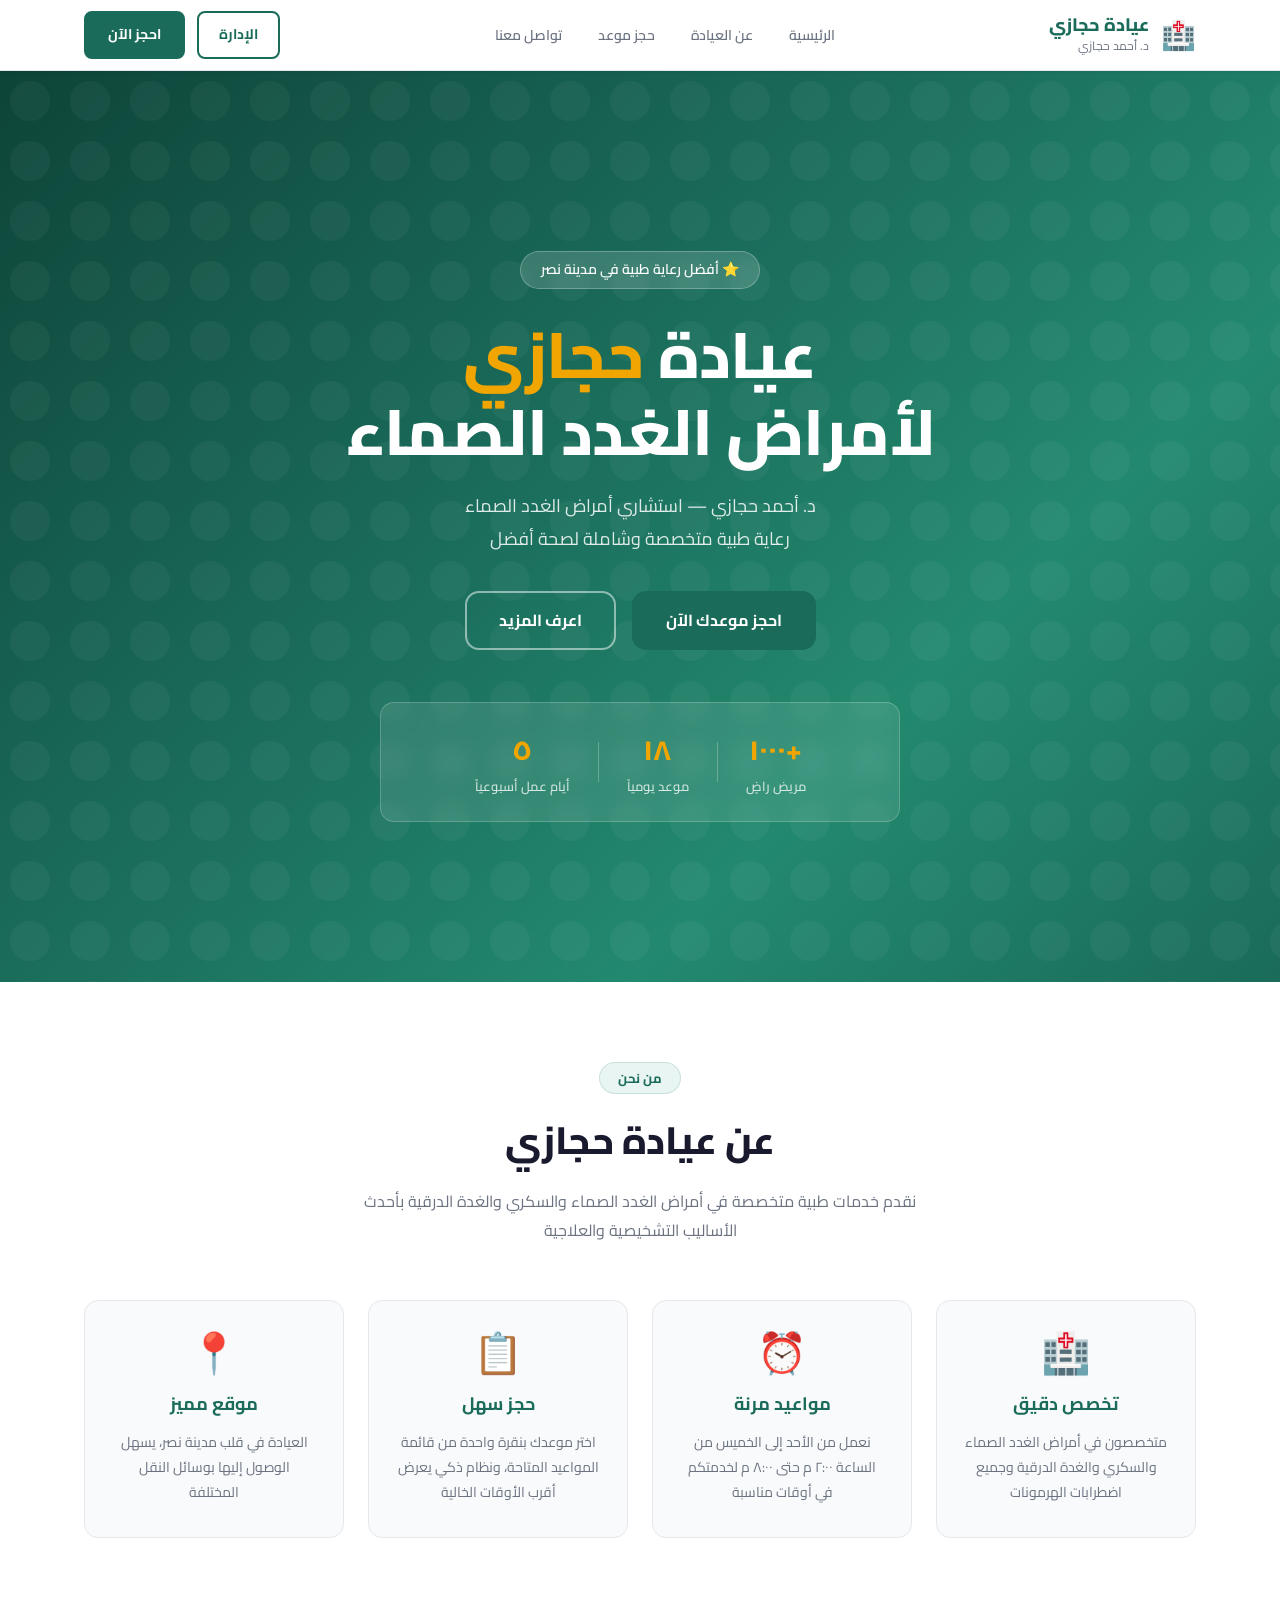
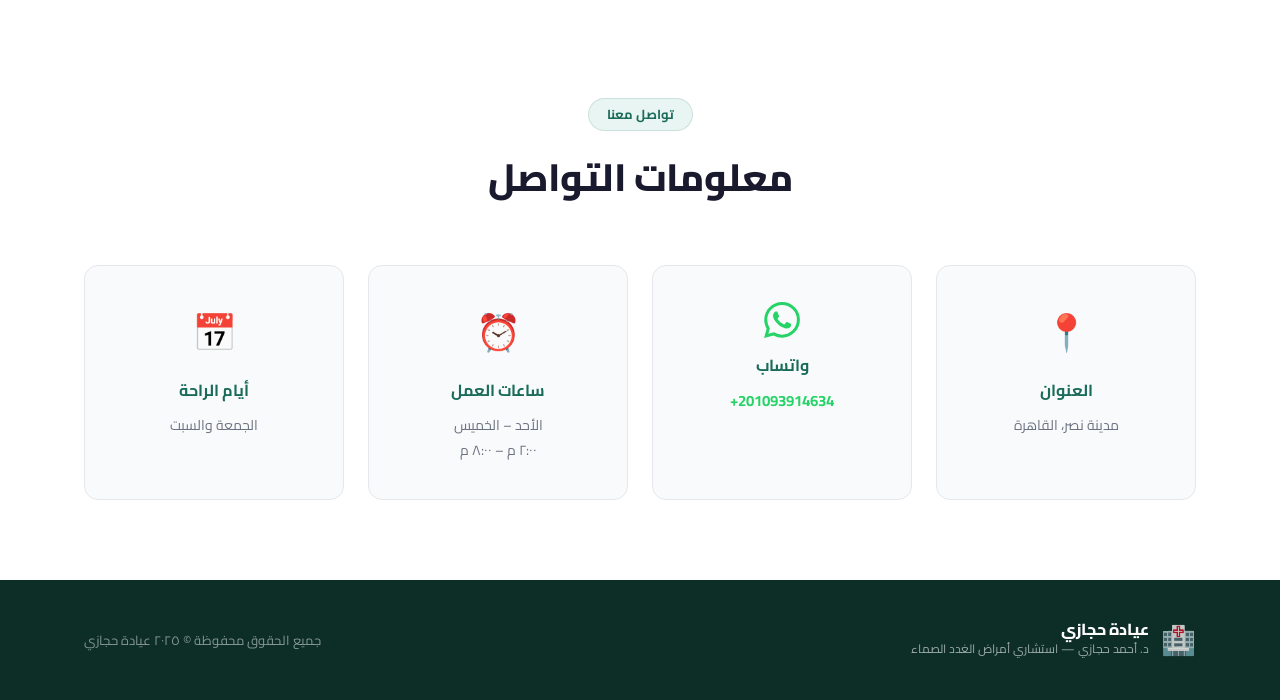
==== frontend/index.html @ f0cdf5a4 "Added files to the repo" ====
<!DOCTYPE html>
<html lang="ar" dir="rtl">
<head>
  <meta charset="UTF-8" />
  <meta name="viewport" content="width=device-width, initial-scale=1.0" />
  <title>عيادة حجازي - د. أحمد حجازي</title>
  <link rel="preconnect" href="https://fonts.googleapis.com" />
  <link rel="preconnect" href="https://fonts.gstatic.com" crossorigin />
  <link href="https://fonts.googleapis.com/css2?family=Cairo:wght@300;400;500;600;700;800&display=swap" rel="stylesheet" />
  <link rel="stylesheet" href="./static/css/style.css" />
</head>
<body>

  <!-- NAVBAR -->
  <nav class="navbar">
    <div class="container nav-inner">
      <div class="logo">
        <div class="logo-icon">&#x1F3E5;</div>
        <div>
          <div class="logo-name">عيادة حجازي</div>
          <div class="logo-sub">د. أحمد حجازي</div>
        </div>
      </div>
      <ul class="nav-links">
        <li><a href="#hero">الرئيسية</a></li>
        <li><a href="#about">عن العيادة</a></li>
        <li><a href="./book/index.html">حجز موعد</a></li>
        <li><a href="#contact">تواصل معنا</a></li>
      </ul>
      <div style="display: flex; gap: 12px; align-items: center;">
        <a href="./admin/login/index.html" class="btn btn-outline nav-cta" style="padding: 10px 20px; border-color: var(--primary); color: var(--primary);">الإدارة</a>
        <a href="./book/index.html" class="btn btn-primary nav-cta">احجز الآن</a>
      </div>
    </div>
  </nav>

  <!-- HERO -->
  <section id="hero" class="hero">
    <div class="hero-bg"></div>
    <div class="container hero-content">
      <div class="hero-badge">&#x2B50; أفضل رعاية طبية في مدينة نصر</div>
      <h1 class="hero-title">عيادة <span class="highlight">حجازي</span><br/>لأمراض الغدد الصماء</h1>
      <p class="hero-desc">د. أحمد حجازي — استشاري أمراض الغدد الصماء<br/>رعاية طبية متخصصة وشاملة لصحة أفضل</p>
      <div class="hero-actions">
        <a href="./book/index.html" class="btn btn-primary btn-lg">احجز موعدك الآن</a>
        <a href="#about" class="btn btn-outline btn-lg">اعرف المزيد</a>
      </div>
      <div class="hero-stats">
        <div class="stat"><span class="stat-num">+١٠٠٠</span><span class="stat-label">مريض راضٍ</span></div>
        <div class="stat-divider"></div>
        <div class="stat"><span class="stat-num">١٨</span><span class="stat-label">موعد يومياً</span></div>
        <div class="stat-divider"></div>
        <div class="stat"><span class="stat-num">٥</span><span class="stat-label">أيام عمل أسبوعياً</span></div>
      </div>
    </div>
  </section>

  <!-- ABOUT -->
  <section id="about" class="about">
    <div class="container">
      <div class="section-header">
        <div class="section-badge">من نحن</div>
        <h2 class="section-title">عن عيادة حجازي</h2>
        <p class="section-desc">نقدم خدمات طبية متخصصة في أمراض الغدد الصماء والسكري والغدة الدرقية بأحدث الأساليب التشخيصية والعلاجية</p>
      </div>
      <div class="about-grid">
        <div class="about-card">
          <div class="about-icon">&#x1F3E5;</div>
          <h3>تخصص دقيق</h3>
          <p>متخصصون في أمراض الغدد الصماء والسكري والغدة الدرقية وجميع اضطرابات الهرمونات</p>
        </div>
        <div class="about-card">
          <div class="about-icon">&#x23F0;</div>
          <h3>مواعيد مرنة</h3>
          <p>نعمل من الأحد إلى الخميس من الساعة ٢:٠٠ م حتى ٨:٠٠ م لخدمتكم في أوقات مناسبة</p>
        </div>
        <div class="about-card">
          <div class="about-icon">&#x1F4CB;</div>
          <h3>حجز سهل</h3>
          <p>اختر موعدك بنقرة واحدة من قائمة المواعيد المتاحة، ونظام ذكي يعرض أقرب الأوقات الخالية</p>
        </div>
        <div class="about-card">
          <div class="about-icon">&#x1F4CD;</div>
          <h3>موقع مميز</h3>
          <p>العيادة في قلب مدينة نصر، يسهل الوصول إليها بوسائل النقل المختلفة</p>
        </div>
      </div>
    </div>
  </section>

  <!-- CONTACT -->
  <section id="contact" class="contact">
    <div class="container">
      <div class="section-header">
        <div class="section-badge">تواصل معنا</div>
        <h2 class="section-title">معلومات التواصل</h2>
      </div>
      <div class="contact-grid">
        <div class="contact-card">
          <div class="contact-icon">&#x1F4CD;</div>
          <h4>العنوان</h4>
          <p>مدينة نصر، القاهرة</p>
        </div>
        <div class="contact-card">
          <div class="contact-icon whatsapp-icon">
            <svg xmlns="http://www.w3.org/2000/svg" viewBox="0 0 24 24" width="36" height="36" fill="#25D366"><path d="M17.472 14.382c-.297-.149-1.758-.867-2.03-.967-.273-.099-.471-.148-.67.15-.197.297-.767.966-.94 1.164-.173.199-.347.223-.644.075-.297-.15-1.255-.463-2.39-1.475-.883-.788-1.48-1.761-1.653-2.059-.173-.297-.018-.458.13-.606.134-.133.298-.347.446-.52.149-.174.198-.298.298-.497.099-.198.05-.371-.025-.52-.075-.149-.669-1.612-.916-2.207-.242-.579-.487-.5-.669-.51-.173-.008-.371-.01-.57-.01-.198 0-.52.074-.792.372-.272.297-1.04 1.016-1.04 2.479 0 1.462 1.065 2.875 1.213 3.074.149.198 2.096 3.2 5.077 4.487.709.306 1.262.489 1.694.625.712.227 1.36.195 1.871.118.571-.085 1.758-.719 2.006-1.413.248-.694.248-1.289.173-1.413-.074-.124-.272-.198-.57-.347m-5.421 7.403h-.004a9.87 9.87 0 01-5.031-1.378l-.361-.214-3.741.982.998-3.648-.235-.374a9.86 9.86 0 01-1.51-5.26c.001-5.45 4.436-9.884 9.888-9.884 2.64 0 5.122 1.03 6.988 2.898a9.825 9.825 0 012.893 6.994c-.003 5.45-4.437 9.884-9.885 9.884m8.413-18.297A11.815 11.815 0 0012.05 0C5.495 0 .16 5.335.157 11.892c0 2.096.547 4.142 1.588 5.945L.057 24l6.305-1.654a11.882 11.882 0 005.683 1.448h.005c6.554 0 11.89-5.335 11.893-11.893a11.821 11.821 0 00-3.48-8.413z"/></svg>
          </div>
          <h4>واتساب</h4>
          <a class="whatsapp-link" href="https://wa.me/201093914634" target="_blank" rel="noopener" dir="ltr">+201093914634</a>
        </div>
        <div class="contact-card">
          <div class="contact-icon">&#x23F0;</div>
          <h4>ساعات العمل</h4>
          <p>الأحد – الخميس<br/>٢:٠٠ م – ٨:٠٠ م</p>
        </div>
        <div class="contact-card">
          <div class="contact-icon">&#x1F4C5;</div>
          <h4>أيام الراحة</h4>
          <p>الجمعة والسبت</p>
        </div>
      </div>
    </div>
  </section>

  <!-- FOOTER -->
  <footer class="footer">
    <div class="container footer-inner">
      <div class="footer-logo">
        <div class="logo-icon">&#x1F3E5;</div>
        <div>
          <div class="logo-name">عيادة حجازي</div>
          <div class="logo-sub">د. أحمد حجازي — استشاري أمراض الغدد الصماء</div>
        </div>
      </div>
      <p class="footer-copy">جميع الحقوق محفوظة &copy; ٢٠٢٥ عيادة حجازي</p>
    </div>
  </footer>

  <script src="./static/js/config.js"></script>
  <script src="./static/js/api.js"></script>
  <script src="./static/js/main.js"></script>
</body>
</html>
---- frontend/static/css/style.css ----
/* ===== RESET & BASE ===== */
*, *::before, *::after { box-sizing: border-box; margin: 0; padding: 0; }

:root {
  --primary: #1a6b5a;
  --primary-dark: #134f43;
  --primary-light: #e8f5f2;
  --accent: #f0a500;
  --accent-light: #fff8e6;
  --danger: #d9363e;
  --danger-light: #fdecea;
  --success: #1e8a5e;
  --success-light: #eaf7f1;
  --info: #1a6bb5;
  --info-light: #e8f1fb;
  --warn: #c47d00;
  --warn-light: #fff3cd;
  --text: #1a1a2e;
  --text-muted: #6b7280;
  --border: #e5e7eb;
  --bg: #f8fafb;
  --white: #ffffff;
  --shadow-sm: 0 1px 3px rgba(0,0,0,0.08);
  --shadow-md: 0 4px 20px rgba(0,0,0,0.10);
  --shadow-lg: 0 10px 40px rgba(0,0,0,0.14);
  --radius: 14px;
  --radius-sm: 8px;
  --transition: 0.25s ease;
}

html { scroll-behavior: smooth; }

body {
  font-family: 'Cairo', sans-serif;
  background: var(--bg);
  color: var(--text);
  direction: rtl;
  line-height: 1.7;
  font-size: 16px;
}

.container {
  max-width: 1160px;
  margin: 0 auto;
  padding: 0 24px;
}

/* ===== NAVBAR ===== */
.navbar {
  position: sticky;
  top: 0;
  z-index: 1000;
  background: rgba(255,255,255,0.95);
  backdrop-filter: blur(12px);
  border-bottom: 1px solid var(--border);
  box-shadow: var(--shadow-sm);
}

.nav-inner {
  display: flex;
  align-items: center;
  justify-content: space-between;
  height: 70px;
  gap: 24px;
}

.logo {
  display: flex;
  align-items: center;
  gap: 12px;
  text-decoration: none;
  color: var(--text);
}

.logo-icon {
  font-size: 28px;
  line-height: 1;
}

.logo-name {
  font-size: 18px;
  font-weight: 800;
  color: var(--primary);
  line-height: 1.2;
}

.logo-sub {
  font-size: 12px;
  color: var(--text-muted);
  font-weight: 400;
}

.nav-links {
  display: flex;
  list-style: none;
  gap: 8px;
}

.nav-links a {
  text-decoration: none;
  color: var(--text-muted);
  font-weight: 600;
  font-size: 14px;
  padding: 6px 14px;
  border-radius: 8px;
  transition: all var(--transition);
}

.nav-links a:hover {
  color: var(--primary);
  background: var(--primary-light);
}

.nav-cta { font-size: 14px !important; }

/* ===== BUTTONS ===== */
.btn {
  display: inline-flex;
  align-items: center;
  justify-content: center;
  gap: 8px;
  padding: 10px 22px;
  border-radius: var(--radius-sm);
  font-family: 'Cairo', sans-serif;
  font-size: 15px;
  font-weight: 700;
  cursor: pointer;
  border: 2px solid transparent;
  transition: all var(--transition);
  text-decoration: none;
  white-space: nowrap;
}

.btn-primary {
  background: var(--primary);
  color: var(--white);
  border-color: var(--primary);
}
.btn-primary:hover { background: var(--primary-dark); border-color: var(--primary-dark); transform: translateY(-1px); box-shadow: var(--shadow-md); }

.btn-outline {
  background: transparent;
  color: var(--primary);
  border-color: var(--primary);
}
.btn-outline:hover { background: var(--primary-light); transform: translateY(-1px); }

.btn-danger {
  background: var(--danger);
  color: var(--white);
  border-color: var(--danger);
}
.btn-danger:hover { background: #b02a31; border-color: #b02a31; transform: translateY(-1px); box-shadow: var(--shadow-md); }

.btn-lg { padding: 14px 32px; font-size: 16px; border-radius: var(--radius); }
.btn-full { width: 100%; padding: 15px; font-size: 16px; border-radius: var(--radius); }

.btn:disabled { opacity: 0.6; cursor: not-allowed; transform: none !important; }

/* ===== HERO ===== */
.hero {
  position: relative;
  min-height: 92vh;
  display: flex;
  align-items: center;
  overflow: hidden;
}

.hero-bg {
  position: absolute;
  inset: 0;
  background: linear-gradient(135deg, #0d4438 0%, #1a6b5a 40%, #22896e 70%, #1a6b5a 100%);
  z-index: 0;
}

.hero-bg::after {
  content: '';
  position: absolute;
  inset: 0;
  background: url("data:image/svg+xml,%3Csvg width='60' height='60' viewBox='0 0 60 60' xmlns='http://www.w3.org/2000/svg'%3E%3Cg fill='none' fill-rule='evenodd'%3E%3Cg fill='%23ffffff' fill-opacity='0.04'%3E%3Ccircle cx='30' cy='30' r='20'/%3E%3C/g%3E%3C/g%3E%3C/svg%3E");
}

.hero-content {
  position: relative;
  z-index: 1;
  padding: 100px 24px 80px;
  text-align: center;
  color: var(--white);
}

.hero-badge {
  display: inline-block;
  background: rgba(255,255,255,0.15);
  border: 1px solid rgba(255,255,255,0.25);
  color: #fff;
  padding: 6px 20px;
  border-radius: 40px;
  font-size: 14px;
  font-weight: 600;
  margin-bottom: 28px;
  backdrop-filter: blur(6px);
}

.hero-title {
  font-size: clamp(36px, 6vw, 64px);
  font-weight: 800;
  line-height: 1.2;
  margin-bottom: 20px;
  letter-spacing: -0.5px;
}

.highlight {
  color: var(--accent);
  position: relative;
}

.hero-desc {
  font-size: 18px;
  color: rgba(255,255,255,0.85);
  max-width: 540px;
  margin: 0 auto 36px;
  line-height: 1.8;
}

.hero-actions {
  display: flex;
  gap: 16px;
  justify-content: center;
  flex-wrap: wrap;
  margin-bottom: 52px;
}

.hero-actions .btn-outline {
  color: var(--white);
  border-color: rgba(255,255,255,0.5);
}
.hero-actions .btn-outline:hover {
  background: rgba(255,255,255,0.15);
  border-color: var(--white);
}

.hero-stats {
  display: flex;
  justify-content: center;
  align-items: center;
  gap: 0;
  background: rgba(255,255,255,0.1);
  border: 1px solid rgba(255,255,255,0.2);
  border-radius: var(--radius);
  backdrop-filter: blur(8px);
  padding: 24px 40px;
  max-width: 520px;
  margin: 0 auto;
  flex-wrap: wrap;
  gap: 0;
}

.stat {
  display: flex;
  flex-direction: column;
  align-items: center;
  padding: 0 28px;
}

.stat-num {
  font-size: 28px;
  font-weight: 800;
  color: var(--accent);
}

.stat-label {
  font-size: 13px;
  color: rgba(255,255,255,0.8);
  font-weight: 500;
}

.stat-divider {
  width: 1px;
  height: 40px;
  background: rgba(255,255,255,0.25);
}

/* ===== SECTION COMMON ===== */
section { padding: 80px 0; }

.section-header {
  text-align: center;
  margin-bottom: 56px;
}

.section-badge {
  display: inline-block;
  background: var(--primary-light);
  color: var(--primary);
  padding: 4px 18px;
  border-radius: 40px;
  font-size: 13px;
  font-weight: 700;
  margin-bottom: 14px;
  border: 1px solid rgba(26,107,90,0.15);
}

.section-title {
  font-size: clamp(26px, 4vw, 38px);
  font-weight: 800;
  color: var(--text);
  margin-bottom: 14px;
}

.section-desc {
  color: var(--text-muted);
  font-size: 16px;
  max-width: 580px;
  margin: 0 auto;
  line-height: 1.8;
}

/* ===== ABOUT ===== */
.about { background: var(--white); }

.about-grid {
  display: grid;
  grid-template-columns: repeat(auto-fit, minmax(240px, 1fr));
  gap: 24px;
}

.about-card {
  background: var(--bg);
  border: 1px solid var(--border);
  border-radius: var(--radius);
  padding: 32px 28px;
  text-align: center;
  transition: all var(--transition);
  cursor: default;
}

.about-card:hover {
  border-color: var(--primary);
  box-shadow: var(--shadow-md);
  transform: translateY(-4px);
  background: var(--primary-light);
}

.about-icon {
  font-size: 40px;
  margin-bottom: 16px;
  line-height: 1;
}

.about-card h3 {
  font-size: 18px;
  font-weight: 700;
  color: var(--primary);
  margin-bottom: 10px;
}

.about-card p {
  font-size: 14px;
  color: var(--text-muted);
  line-height: 1.8;
}

/* ===== APPOINTMENT ===== */
.appointment { background: var(--bg); }

.form-card {
  max-width: 560px;
  margin: 0 auto;
  background: var(--white);
  border-radius: var(--radius);
  box-shadow: var(--shadow-lg);
  overflow: hidden;
  border: 1px solid var(--border);
}

/* TABS */
.tabs {
  display: flex;
  border-bottom: 2px solid var(--border);
  background: var(--bg);
}

.tab {
  flex: 1;
  padding: 16px;
  font-family: 'Cairo', sans-serif;
  font-size: 15px;
  font-weight: 700;
  color: var(--text-muted);
  background: transparent;
  border: none;
  cursor: pointer;
  transition: all var(--transition);
  border-bottom: 3px solid transparent;
  margin-bottom: -2px;
}

.tab:hover { color: var(--primary); background: var(--primary-light); }

.tab.active {
  color: var(--primary);
  background: var(--white);
  border-bottom-color: var(--primary);
}

.tab-content { display: none; padding: 36px 32px 28px; }
.tab-content.active { display: block; }

/* FORM */
.form-group { margin-bottom: 22px; }

.form-group label {
  display: block;
  font-size: 14px;
  font-weight: 700;
  color: var(--text);
  margin-bottom: 8px;
}

.required { color: var(--danger); }

.form-group input {
  width: 100%;
  padding: 12px 16px;
  border: 2px solid var(--border);
  border-radius: var(--radius-sm);
  font-family: 'Cairo', sans-serif;
  font-size: 15px;
  color: var(--text);
  background: var(--bg);
  transition: all var(--transition);
  outline: none;
  direction: rtl;
}

.form-group input:focus {
  border-color: var(--primary);
  background: var(--white);
  box-shadow: 0 0 0 3px rgba(26,107,90,0.1);
}

.form-group input.error {
  border-color: var(--danger);
  box-shadow: 0 0 0 3px rgba(217,54,62,0.1);
}

.field-error {
  display: block;
  font-size: 13px;
  color: var(--danger);
  margin-top: 5px;
  font-weight: 600;
  min-height: 18px;
}

/* RESPONSE BOX */
.response-box {
  margin: 0 32px 28px;
  padding: 16px 20px;
  border-radius: var(--radius-sm);
  font-size: 15px;
  font-weight: 600;
  line-height: 1.7;
  border-width: 1px;
  border-style: solid;
  animation: fadeSlideIn 0.3s ease;
}

@keyframes fadeSlideIn {
  from { opacity: 0; transform: translateY(-8px); }
  to { opacity: 1; transform: translateY(0); }
}

.response-box.success {
  background: var(--success-light);
  border-color: #b2dfcf;
  color: var(--success);
}

.response-box.error {
  background: var(--danger-light);
  border-color: #f5c6ca;
  color: var(--danger);
}

.response-box.info {
  background: var(--info-light);
  border-color: #b3d4f5;
  color: var(--info);
}

.response-box.warning {
  background: var(--warn-light);
  border-color: #ffd77a;
  color: var(--warn);
}

.response-icon { font-size: 20px; margin-left: 8px; }

/* ===== MODAL ===== */
.modal-overlay {
  position: fixed;
  inset: 0;
  background: rgba(0,0,0,0.55);
  z-index: 2000;
  display: flex;
  align-items: center;
  justify-content: center;
  padding: 24px;
  backdrop-filter: blur(4px);
  animation: fadeIn 0.2s ease;
}

@keyframes fadeIn { from { opacity: 0; } to { opacity: 1; } }

.modal {
  background: var(--white);
  border-radius: var(--radius);
  padding: 40px 36px;
  max-width: 420px;
  width: 100%;
  text-align: center;
  box-shadow: var(--shadow-lg);
  animation: slideUp 0.3s ease;
}

@keyframes slideUp {
  from { opacity: 0; transform: translateY(30px); }
  to { opacity: 1; transform: translateY(0); }
}

.modal-icon { font-size: 52px; margin-bottom: 16px; }

.modal-title {
  font-size: 22px;
  font-weight: 800;
  color: var(--text);
  margin-bottom: 12px;
}

.modal-body {
  color: var(--text-muted);
  font-size: 16px;
  line-height: 1.8;
  margin-bottom: 28px;
}

.modal-actions {
  display: flex;
  gap: 12px;
  justify-content: center;
  flex-wrap: wrap;
}

/* ===== CONTACT ===== */
.contact { background: var(--white); }

.contact-grid {
  display: grid;
  grid-template-columns: repeat(auto-fit, minmax(220px, 1fr));
  gap: 24px;
}

.contact-card {
  text-align: center;
  padding: 36px 24px;
  border: 1px solid var(--border);
  border-radius: var(--radius);
  transition: all var(--transition);
  background: var(--bg);
}

.contact-card:hover {
  border-color: var(--primary);
  box-shadow: var(--shadow-md);
  transform: translateY(-3px);
}

.contact-icon { font-size: 36px; margin-bottom: 14px; }

.contact-card h4 {
  font-size: 16px;
  font-weight: 700;
  color: var(--primary);
  margin-bottom: 8px;
}

.contact-card p {
  font-size: 14px;
  color: var(--text-muted);
  line-height: 1.8;
}

.whatsapp-icon { display: flex; justify-content: center; }

.whatsapp-link {
  display: inline-flex;
  align-items: center;
  gap: 6px;
  font-size: 15px;
  font-weight: 700;
  color: #25D366;
  text-decoration: none;
  transition: color var(--transition);
}

.whatsapp-link:hover { color: #128C7E; text-decoration: underline; }

.contact-card:has(.whatsapp-link):hover { border-color: #25D366; }

/* ===== FOOTER ===== */
.footer {
  background: #0d2e26;
  color: rgba(255,255,255,0.8);
  padding: 40px 0;
}

.footer-inner {
  display: flex;
  align-items: center;
  justify-content: space-between;
  flex-wrap: wrap;
  gap: 16px;
}

.footer-logo { display: flex; align-items: center; gap: 12px; }

.footer-logo .logo-name { color: var(--white); font-size: 16px; }
.footer-logo .logo-sub { color: rgba(255,255,255,0.6); font-size: 12px; }

.footer-copy { font-size: 13px; color: rgba(255,255,255,0.5); }

/* ===== SPINNER ===== */
@keyframes spin { to { transform: rotate(360deg); } }
.spinning { display: inline-block; animation: spin 1s linear infinite; }

/* ===== STEP LABELS ===== */
.step-label {
  display: flex;
  align-items: center;
  gap: 10px;
  font-size: 15px;
  font-weight: 700;
  color: var(--primary);
  margin-bottom: 18px;
}

.step-num {
  width: 28px;
  height: 28px;
  background: var(--primary);
  color: var(--white);
  border-radius: 50%;
  display: inline-flex;
  align-items: center;
  justify-content: center;
  font-size: 13px;
  font-weight: 800;
  flex-shrink: 0;
}

.step-divider {
  border: none;
  border-top: 1px dashed var(--border);
  margin: 24px 0;
}

/* ===== SLOT LOADING ===== */
.slot-loading {
  display: flex;
  align-items: center;
  gap: 12px;
  color: var(--text-muted);
  font-size: 14px;
  padding: 20px 0;
}

.slot-spinner {
  width: 22px;
  height: 22px;
  border: 3px solid var(--border);
  border-top-color: var(--primary);
  border-radius: 50%;
  animation: spin 0.8s linear infinite;
  flex-shrink: 0;
}

/* ===== NO SLOTS ===== */
.no-slots {
  text-align: center;
  padding: 32px 0;
  color: var(--text-muted);
  font-size: 15px;
  display: flex;
  flex-direction: column;
  align-items: center;
  gap: 8px;
}

/* ===== SLOT ACCORDION ===== */
.slot-accordion {
  display: flex;
  flex-direction: column;
  gap: 8px;
}

.slot-day {
  border: 1px solid var(--border);
  border-radius: var(--radius-sm);
  overflow: hidden;
  transition: border-color var(--transition);
}

.slot-day.open { border-color: var(--primary); }

.slot-day-header {
  display: flex;
  align-items: center;
  justify-content: space-between;
  padding: 11px 14px;
  background: var(--bg);
  cursor: pointer;
  border: none;
  width: 100%;
  font-family: 'Cairo', sans-serif;
  font-size: 14px;
  font-weight: 700;
  color: var(--text);
  text-align: right;
  gap: 10px;
  transition: background var(--transition);
}

.slot-day-header:hover { background: var(--primary-light); }
.slot-day.open .slot-day-header { background: var(--primary-light); color: var(--primary); }

.slot-day-info {
  display: flex;
  flex-direction: column;
  gap: 2px;
  flex: 1;
}

.slot-day-name { font-size: 14px; font-weight: 700; }
.slot-day-date { font-size: 12px; color: var(--text-muted); font-weight: 400; }
.slot-day.open .slot-day-date { color: var(--primary); opacity: 0.8; }

.slot-day-count {
  font-size: 12px;
  color: var(--text-muted);
  font-weight: 600;
  white-space: nowrap;
}

.slot-day-arrow {
  font-size: 12px;
  color: var(--text-muted);
  transition: transform var(--transition);
  flex-shrink: 0;
}

.slot-day.open .slot-day-arrow { transform: rotate(180deg); color: var(--primary); }

.slot-times-panel {
  display: none;
  padding: 10px 12px 14px;
  border-top: 1px solid var(--border);
  background: var(--white);
}

.slot-day.open .slot-times-panel { display: block; }

.slot-times-grid {
  display: flex;
  flex-wrap: wrap;
  gap: 8px;
}

.slot-time {
  padding: 7px 14px;
  border: 2px solid var(--border);
  border-radius: 20px;
  background: var(--bg);
  color: var(--text);
  font-family: 'Cairo', sans-serif;
  font-size: 13px;
  font-weight: 600;
  cursor: pointer;
  transition: all var(--transition);
  white-space: nowrap;
}

.slot-time:hover {
  border-color: var(--primary);
  background: var(--primary-light);
  color: var(--primary);
}

.slot-time.selected {
  border-color: var(--primary);
  background: var(--primary);
  color: var(--white);
  box-shadow: 0 2px 8px rgba(26,107,90,0.3);
}

/* ===== SELECTED SLOT BANNER ===== */
.selected-slot-banner {
  display: flex;
  align-items: center;
  gap: 12px;
  background: var(--primary-light);
  border: 1px solid rgba(26,107,90,0.2);
  border-radius: var(--radius-sm);
  padding: 12px 16px;
  margin-bottom: 22px;
}

.banner-icon {
  font-size: 20px;
  flex-shrink: 0;
}

.banner-text {
  display: flex;
  flex-direction: column;
  flex: 1;
  gap: 2px;
}

.banner-title {
  font-size: 12px;
  color: var(--text-muted);
  font-weight: 600;
}

.banner-value {
  font-size: 14px;
  font-weight: 700;
  color: var(--primary);
}

.banner-change {
  background: transparent;
  border: 1px solid var(--primary);
  color: var(--primary);
  padding: 5px 12px;
  border-radius: 6px;
  font-family: 'Cairo', sans-serif;
  font-size: 13px;
  font-weight: 700;
  cursor: pointer;
  white-space: nowrap;
  transition: all var(--transition);
  flex-shrink: 0;
}

.banner-change:hover {
  background: var(--primary);
  color: var(--white);
}

/* ===== INQUIRY RESULT ===== */
.inquiry-result {
  margin-top: 20px;
  border-radius: var(--radius-sm);
  overflow: hidden;
  animation: fadeSlideIn 0.3s ease;
}

.inquiry-card {
  background: var(--primary-light);
  border: 1px solid rgba(26,107,90,0.2);
  border-radius: var(--radius-sm);
  padding: 20px;
}

.inquiry-card.completed {
  background: var(--warn-light);
  border-color: #ffd77a;
}

.inquiry-card.not-found {
  background: var(--danger-light);
  border-color: #f5c6ca;
}

.inquiry-header {
  display: flex;
  align-items: center;
  gap: 10px;
  margin-bottom: 14px;
  font-size: 16px;
  font-weight: 800;
  color: var(--primary);
}

.inquiry-card.completed .inquiry-header { color: var(--warn); }
.inquiry-card.not-found .inquiry-header { color: var(--danger); }

.inquiry-header-icon { font-size: 22px; }

.inquiry-rows { display: flex; flex-direction: column; gap: 8px; }

.inquiry-row {
  display: flex;
  align-items: flex-start;
  gap: 8px;
  font-size: 14px;
}

.inquiry-row-label {
  color: var(--text-muted);
  font-weight: 600;
  min-width: 80px;
  flex-shrink: 0;
}

.inquiry-row-value {
  color: var(--text);
  font-weight: 700;
}

.inquiry-badge {
  display: inline-block;
  padding: 2px 10px;
  border-radius: 20px;
  font-size: 12px;
  font-weight: 700;
}

.inquiry-badge.active {
  background: var(--success-light);
  color: var(--success);
  border: 1px solid #b2dfcf;
}

.inquiry-badge.done {
  background: var(--warn-light);
  color: var(--warn);
  border: 1px solid #ffd77a;
}

/* ===== RESPONSIVE ===== */
@media (max-width: 768px) {
  .nav-links { display: none; }
  .nav-cta { display: none; }

  .hero-stats { flex-direction: column; gap: 16px; }
  .stat-divider { width: 40px; height: 1px; }

  .tab { font-size: 13px; padding: 13px 8px; }

  .tab-content { padding: 24px 16px 18px; }
  .response-box { margin: 0 16px 18px; }

  .footer-inner { flex-direction: column; text-align: center; }

  .modal { padding: 32px 24px; }

  .slot-time { font-size: 12px; padding: 6px 11px; }

  .inquiry-row { flex-direction: column; gap: 2px; }
  .inquiry-row-label { min-width: unset; }
}

@media (max-width: 480px) {
  .hero-actions { flex-direction: column; align-items: center; }
  .btn-lg { width: 100%; max-width: 320px; }

  .tabs { gap: 0; }
  .tab { font-size: 12px; padding: 12px 6px; }
}
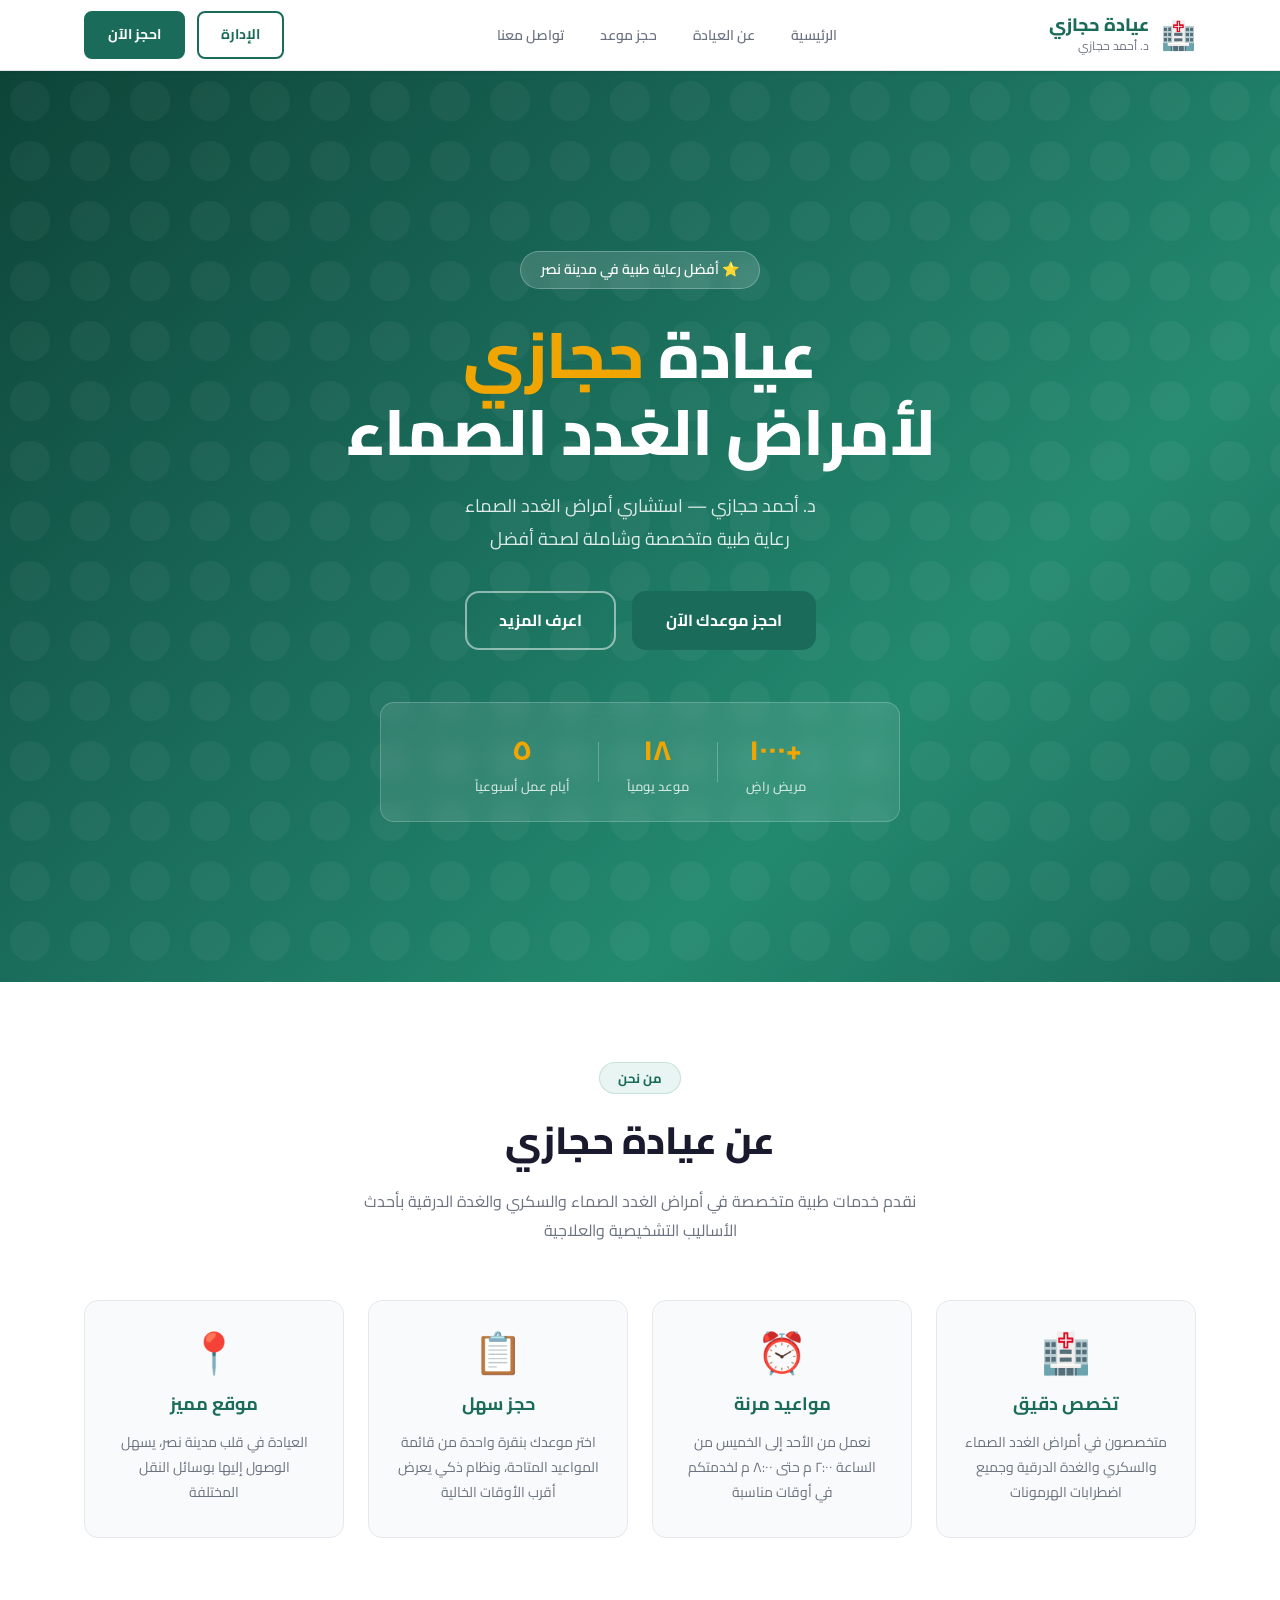
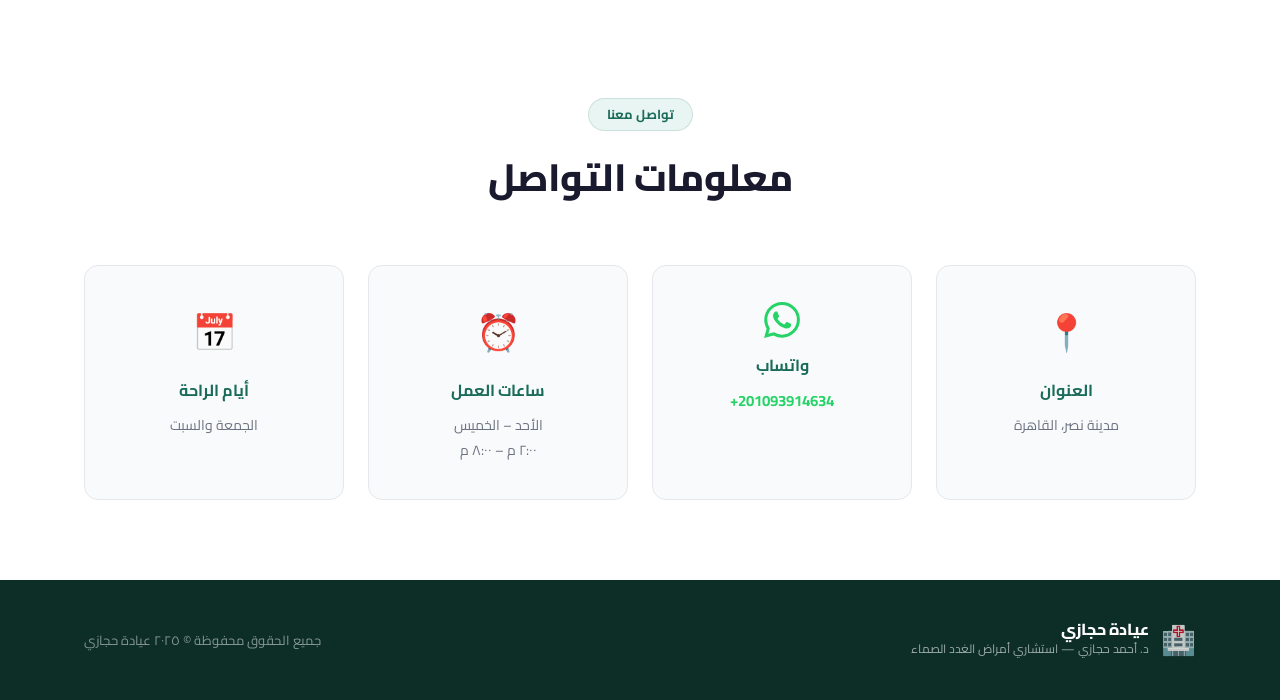
==== commit 73b0a447: "Updated frontend phone bugs" ====
--- a/frontend/index.html
+++ b/frontend/index.html
@@ -27,8 +27,8 @@
         <li><a href="./book/index.html">حجز موعد</a></li>
         <li><a href="#contact">تواصل معنا</a></li>
       </ul>
-      <div style="display: flex; gap: 12px; align-items: center;">
-        <a href="./admin/login/index.html" class="btn btn-outline nav-cta" style="padding: 10px 20px; border-color: var(--primary); color: var(--primary);">الإدارة</a>
+      <div class="nav-actions">
+        <a href="./admin/login/index.html" class="btn btn-outline nav-cta nav-admin">الإدارة</a>
         <a href="./book/index.html" class="btn btn-primary nav-cta">احجز الآن</a>
       </div>
     </div>
@@ -139,5 +139,11 @@
   <script src="./static/js/config.js"></script>
   <script src="./static/js/api.js"></script>
   <script src="./static/js/main.js"></script>
+  <script>
+    // Prefetch to wake up the backend server from cold start
+    if (typeof apiUrl === 'function') {
+      fetch(apiUrl('/ping')).catch(function() {});
+    }
+  </script>
 </body>
 </html>
--- a/frontend/static/css/style.css
+++ b/frontend/static/css/style.css
@@ -96,6 +96,13 @@
   gap: 8px;
 }
 
+.nav-actions {
+  display: flex;
+  gap: 12px;
+  align-items: center;
+  flex-shrink: 0;
+}
+
 .nav-links a {
   text-decoration: none;
   color: var(--text-muted);
@@ -112,6 +119,11 @@
 }
 
 .nav-cta { font-size: 14px !important; }
+.nav-admin {
+  padding: 10px 20px;
+  border-color: var(--primary);
+  color: var(--primary);
+}
 
 /* ===== BUTTONS ===== */
 .btn {
@@ -362,6 +374,14 @@
 
 /* ===== APPOINTMENT ===== */
 .appointment { background: var(--bg); }
+
+.appointment[id] {
+  scroll-margin-top: 110px;
+}
+
+.book-page .appointment {
+  padding-top: 40px;
+}
 
 .form-card {
   max-width: 560px;
@@ -942,17 +962,108 @@
 
 /* ===== RESPONSIVE ===== */
 @media (max-width: 768px) {
-  .nav-links { display: none; }
-  .nav-cta { display: none; }
+  .container { padding: 0 18px; }
+
+  .navbar {
+    background: rgba(255,255,255,0.98);
+  }
+
+  .nav-inner {
+    height: auto;
+    min-height: 70px;
+    padding: 12px 0 14px;
+    gap: 14px;
+    flex-wrap: wrap;
+  }
+
+  .logo {
+    flex: 1 1 auto;
+    min-width: 0;
+  }
+
+  .logo-name { font-size: 17px; }
+
+  .nav-links {
+    display: flex;
+    order: 3;
+    width: 100%;
+    gap: 10px;
+    overflow-x: auto;
+    padding-bottom: 4px;
+    scrollbar-width: none;
+  }
+
+  .nav-links::-webkit-scrollbar { display: none; }
+
+  .nav-links li {
+    flex: 0 0 auto;
+  }
+
+  .nav-links a {
+    display: inline-flex;
+    align-items: center;
+    justify-content: center;
+    padding: 9px 14px;
+    font-size: 13px;
+    background: var(--white);
+    border: 1px solid var(--border);
+    white-space: nowrap;
+  }
+
+  .nav-actions {
+    width: 100%;
+    order: 2;
+    gap: 10px;
+  }
+
+  .nav-cta {
+    display: inline-flex;
+    flex: 1 1 0;
+    min-width: 0;
+    padding: 11px 14px;
+  }
 
   .hero-stats { flex-direction: column; gap: 16px; }
   .stat-divider { width: 40px; height: 1px; }
 
+  .hero {
+    min-height: auto;
+  }
+
+  .hero-content {
+    padding: 72px 18px 64px;
+  }
+
+  .hero-title {
+    font-size: clamp(30px, 9vw, 46px);
+  }
+
+  .hero-desc {
+    font-size: 16px;
+  }
+
   .tab { font-size: 13px; padding: 13px 8px; }
 
   .tab-content { padding: 24px 16px 18px; }
   .response-box { margin: 0 16px 18px; }
 
+  .selected-slot-banner {
+    flex-wrap: wrap;
+    align-items: flex-start;
+  }
+
+  .banner-change {
+    width: 100%;
+  }
+
+  .slot-day-header {
+    flex-wrap: wrap;
+  }
+
+  .slot-day-count {
+    order: 3;
+  }
+
   .footer-inner { flex-direction: column; text-align: center; }
 
   .modal { padding: 32px 24px; }
@@ -964,9 +1075,47 @@
 }
 
 @media (max-width: 480px) {
+  section { padding: 64px 0; }
+
+  .container { padding: 0 14px; }
+
+  .nav-inner {
+    gap: 12px;
+  }
+
+  .logo {
+    width: 100%;
+  }
+
+  .nav-actions {
+    flex-direction: column;
+  }
+
+  .nav-cta {
+    width: 100%;
+  }
+
   .hero-actions { flex-direction: column; align-items: center; }
   .btn-lg { width: 100%; max-width: 320px; }
 
   .tabs { gap: 0; }
   .tab { font-size: 12px; padding: 12px 6px; }
-}
+
+  .tab-content {
+    padding: 22px 14px 18px;
+  }
+
+  .response-box {
+    margin: 0 14px 18px;
+  }
+
+  .slot-times-grid {
+    gap: 10px;
+  }
+
+  .slot-time {
+    flex: 1 1 calc(50% - 5px);
+    justify-content: center;
+    text-align: center;
+  }
+}
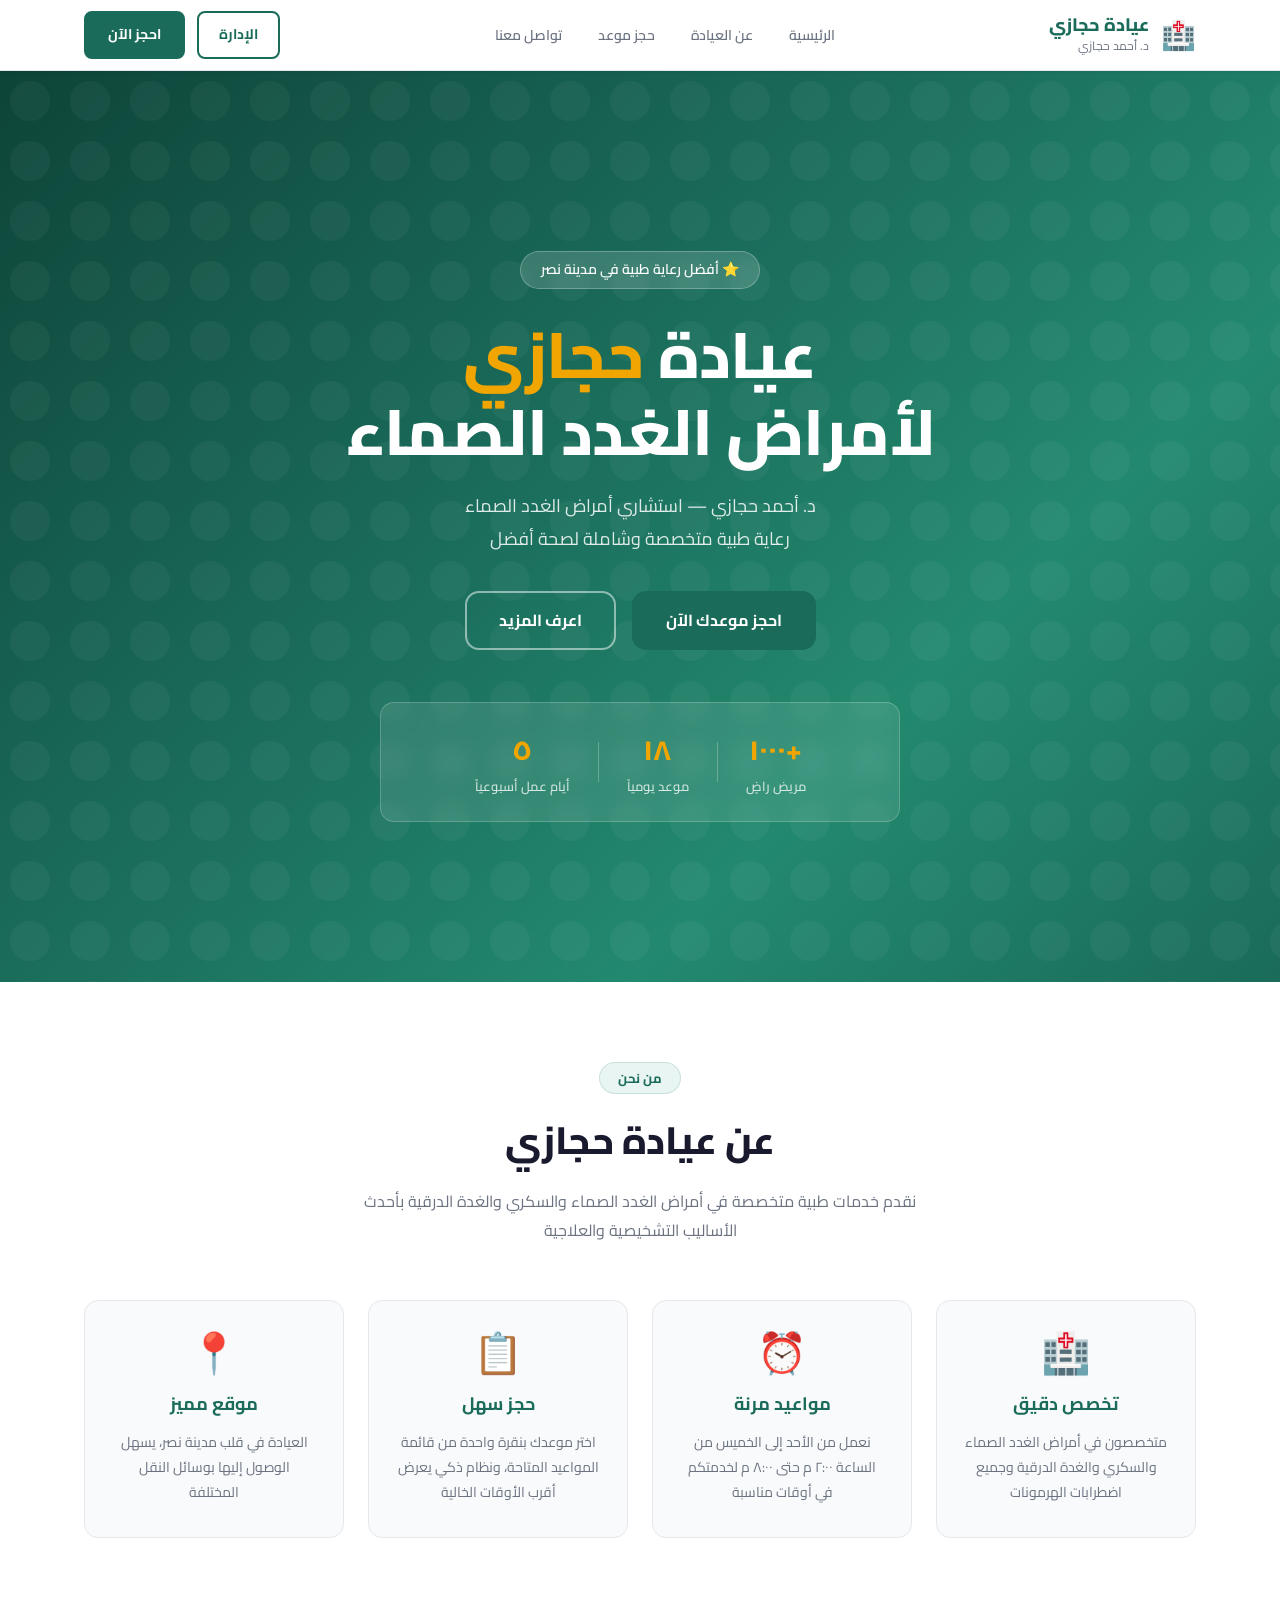
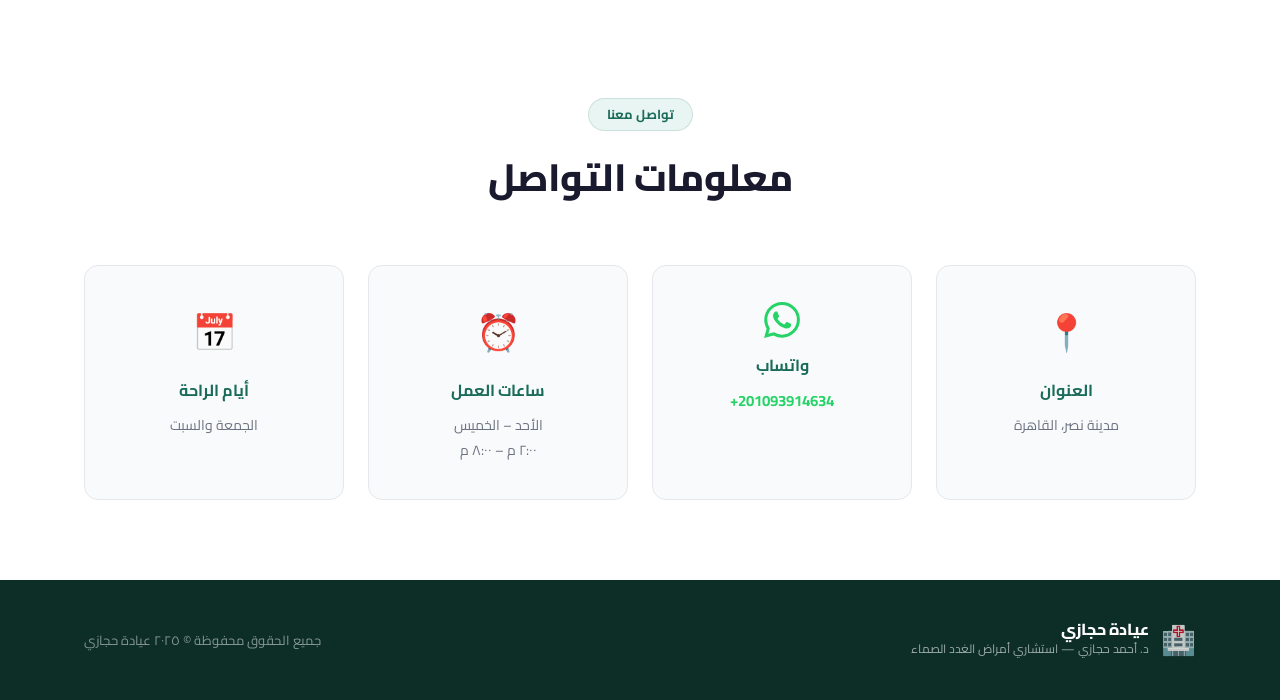
==== commit 9e896fc4: "Revert "Updated frontend phone bugs" This reverts commit 73b0a4477cf4a6fbc1424f22fd0a48e75867dd26." ====
--- a/frontend/index.html
+++ b/frontend/index.html
@@ -27,8 +27,8 @@
         <li><a href="./book/index.html">حجز موعد</a></li>
         <li><a href="#contact">تواصل معنا</a></li>
       </ul>
-      <div class="nav-actions">
-        <a href="./admin/login/index.html" class="btn btn-outline nav-cta nav-admin">الإدارة</a>
+      <div style="display: flex; gap: 12px; align-items: center;">
+        <a href="./admin/login/index.html" class="btn btn-outline nav-cta" style="padding: 10px 20px; border-color: var(--primary); color: var(--primary);">الإدارة</a>
         <a href="./book/index.html" class="btn btn-primary nav-cta">احجز الآن</a>
       </div>
     </div>
--- a/frontend/static/css/style.css
+++ b/frontend/static/css/style.css
@@ -96,13 +96,6 @@
   gap: 8px;
 }
 
-.nav-actions {
-  display: flex;
-  gap: 12px;
-  align-items: center;
-  flex-shrink: 0;
-}
-
 .nav-links a {
   text-decoration: none;
   color: var(--text-muted);
@@ -119,11 +112,6 @@
 }
 
 .nav-cta { font-size: 14px !important; }
-.nav-admin {
-  padding: 10px 20px;
-  border-color: var(--primary);
-  color: var(--primary);
-}
 
 /* ===== BUTTONS ===== */
 .btn {
@@ -374,14 +362,6 @@
 
 /* ===== APPOINTMENT ===== */
 .appointment { background: var(--bg); }
-
-.appointment[id] {
-  scroll-margin-top: 110px;
-}
-
-.book-page .appointment {
-  padding-top: 40px;
-}
 
 .form-card {
   max-width: 560px;
@@ -962,108 +942,17 @@
 
 /* ===== RESPONSIVE ===== */
 @media (max-width: 768px) {
-  .container { padding: 0 18px; }
-
-  .navbar {
-    background: rgba(255,255,255,0.98);
-  }
-
-  .nav-inner {
-    height: auto;
-    min-height: 70px;
-    padding: 12px 0 14px;
-    gap: 14px;
-    flex-wrap: wrap;
-  }
-
-  .logo {
-    flex: 1 1 auto;
-    min-width: 0;
-  }
-
-  .logo-name { font-size: 17px; }
-
-  .nav-links {
-    display: flex;
-    order: 3;
-    width: 100%;
-    gap: 10px;
-    overflow-x: auto;
-    padding-bottom: 4px;
-    scrollbar-width: none;
-  }
-
-  .nav-links::-webkit-scrollbar { display: none; }
-
-  .nav-links li {
-    flex: 0 0 auto;
-  }
-
-  .nav-links a {
-    display: inline-flex;
-    align-items: center;
-    justify-content: center;
-    padding: 9px 14px;
-    font-size: 13px;
-    background: var(--white);
-    border: 1px solid var(--border);
-    white-space: nowrap;
-  }
-
-  .nav-actions {
-    width: 100%;
-    order: 2;
-    gap: 10px;
-  }
-
-  .nav-cta {
-    display: inline-flex;
-    flex: 1 1 0;
-    min-width: 0;
-    padding: 11px 14px;
-  }
+  .nav-links { display: none; }
+  .nav-cta { display: none; }
 
   .hero-stats { flex-direction: column; gap: 16px; }
   .stat-divider { width: 40px; height: 1px; }
 
-  .hero {
-    min-height: auto;
-  }
-
-  .hero-content {
-    padding: 72px 18px 64px;
-  }
-
-  .hero-title {
-    font-size: clamp(30px, 9vw, 46px);
-  }
-
-  .hero-desc {
-    font-size: 16px;
-  }
-
   .tab { font-size: 13px; padding: 13px 8px; }
 
   .tab-content { padding: 24px 16px 18px; }
   .response-box { margin: 0 16px 18px; }
 
-  .selected-slot-banner {
-    flex-wrap: wrap;
-    align-items: flex-start;
-  }
-
-  .banner-change {
-    width: 100%;
-  }
-
-  .slot-day-header {
-    flex-wrap: wrap;
-  }
-
-  .slot-day-count {
-    order: 3;
-  }
-
   .footer-inner { flex-direction: column; text-align: center; }
 
   .modal { padding: 32px 24px; }
@@ -1075,47 +964,9 @@
 }
 
 @media (max-width: 480px) {
-  section { padding: 64px 0; }
-
-  .container { padding: 0 14px; }
-
-  .nav-inner {
-    gap: 12px;
-  }
-
-  .logo {
-    width: 100%;
-  }
-
-  .nav-actions {
-    flex-direction: column;
-  }
-
-  .nav-cta {
-    width: 100%;
-  }
-
   .hero-actions { flex-direction: column; align-items: center; }
   .btn-lg { width: 100%; max-width: 320px; }
 
   .tabs { gap: 0; }
   .tab { font-size: 12px; padding: 12px 6px; }
-
-  .tab-content {
-    padding: 22px 14px 18px;
-  }
-
-  .response-box {
-    margin: 0 14px 18px;
-  }
-
-  .slot-times-grid {
-    gap: 10px;
-  }
-
-  .slot-time {
-    flex: 1 1 calc(50% - 5px);
-    justify-content: center;
-    text-align: center;
-  }
-}
+}
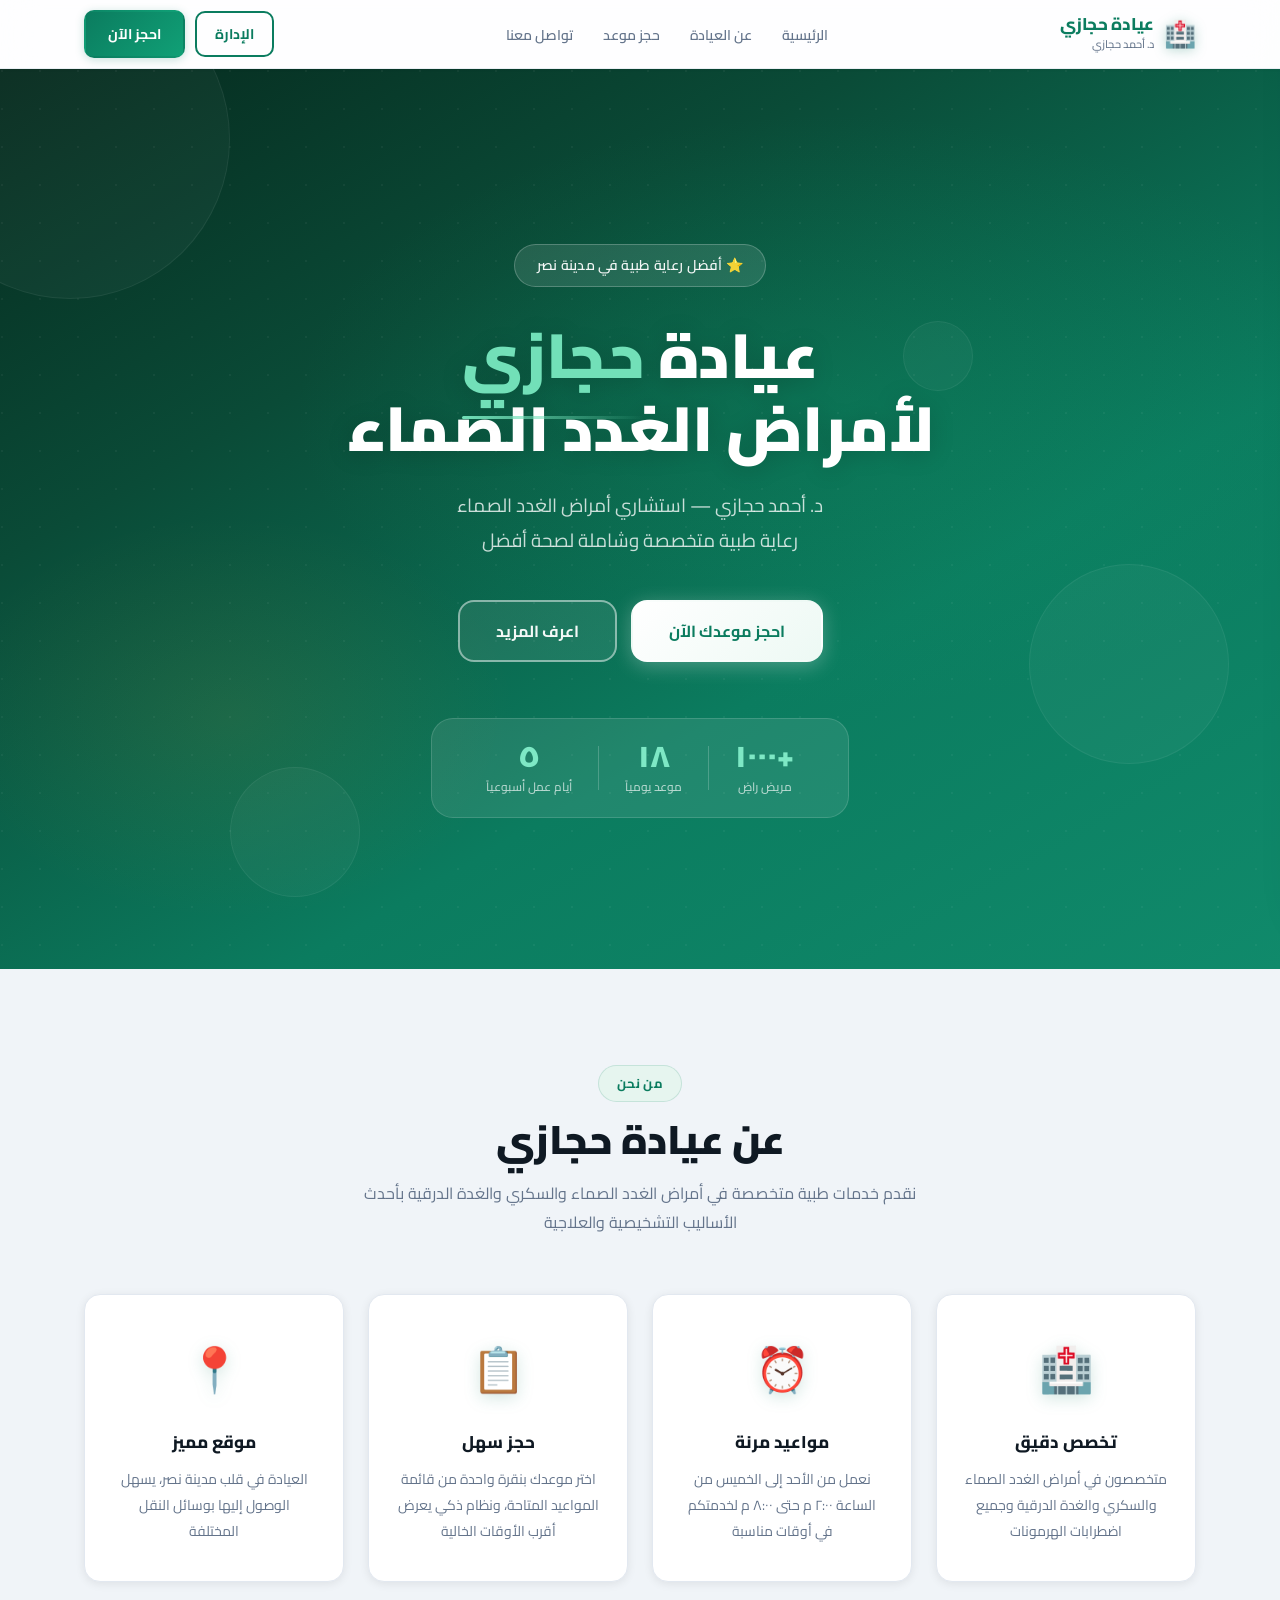
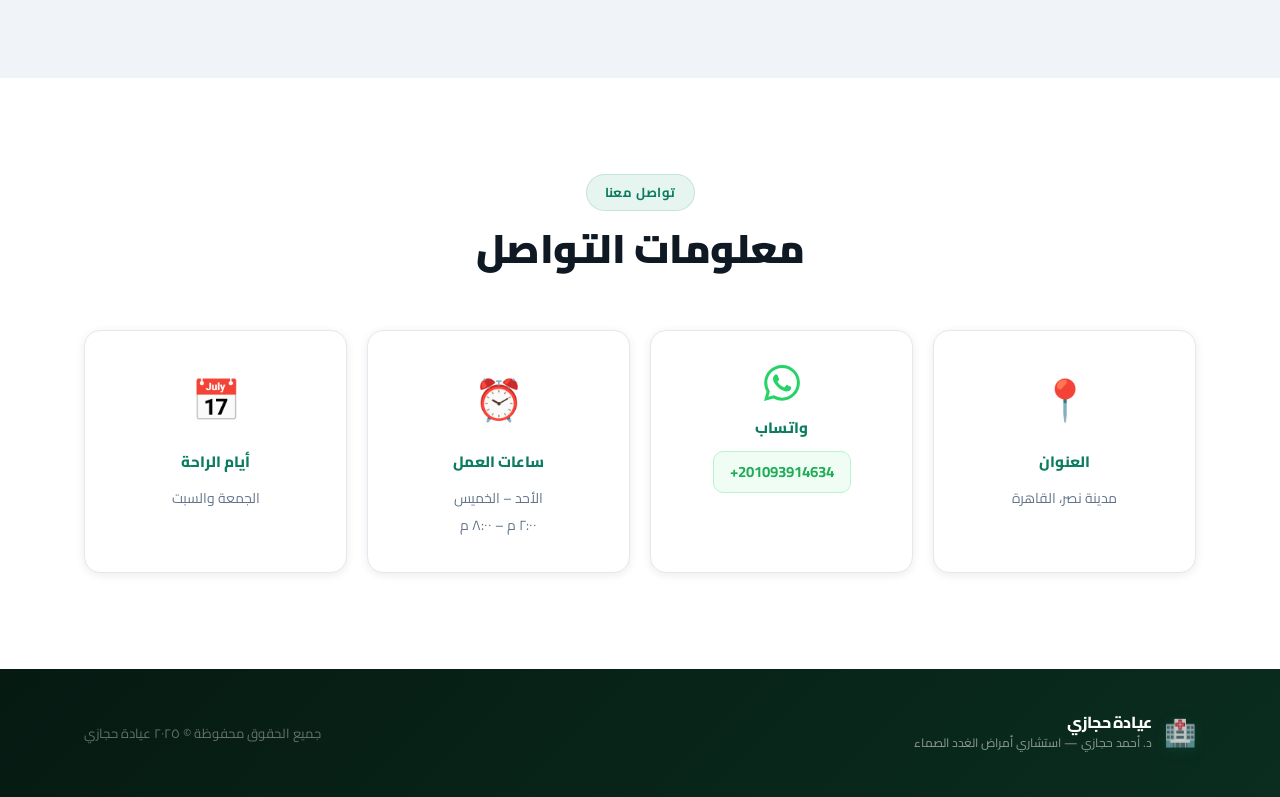
==== commit 03c4019f: "Updated frontend phone bugs" ====
--- a/frontend/index.html
+++ b/frontend/index.html
@@ -27,16 +27,49 @@
         <li><a href="./book/index.html">حجز موعد</a></li>
         <li><a href="#contact">تواصل معنا</a></li>
       </ul>
-      <div style="display: flex; gap: 12px; align-items: center;">
-        <a href="./admin/login/index.html" class="btn btn-outline nav-cta" style="padding: 10px 20px; border-color: var(--primary); color: var(--primary);">الإدارة</a>
+      <div class="nav-actions">
+        <a href="./admin/login/index.html" class="btn btn-outline nav-cta hide-sm" style="padding: 9px 18px;">الإدارة</a>
         <a href="./book/index.html" class="btn btn-primary nav-cta">احجز الآن</a>
+        <button class="hamburger" id="hamburger" aria-label="قائمة التنقل" aria-expanded="false">
+          <span></span><span></span><span></span>
+        </button>
       </div>
     </div>
   </nav>
+
+  <!-- MOBILE MENU -->
+  <div class="mobile-menu" id="mobileMenu">
+    <div class="mobile-menu-backdrop" id="mobileBackdrop"></div>
+    <div class="mobile-menu-panel">
+      <div class="mobile-menu-header">
+        <div class="logo">
+          <div class="logo-icon">&#x1F3E5;</div>
+          <div><div class="logo-name">عيادة حجازي</div></div>
+        </div>
+        <button class="mobile-menu-close" id="mobileClose">&#x2715;</button>
+      </div>
+      <ul class="mobile-nav-links">
+        <li><a href="#hero"              onclick="closeMobileMenu()">&#x1F3E0; الرئيسية</a></li>
+        <li><a href="#about"             onclick="closeMobileMenu()">&#x2139;&#xFE0F; عن العيادة</a></li>
+        <li><a href="./book/index.html"  onclick="closeMobileMenu()">&#x1F4C5; حجز موعد</a></li>
+        <li><a href="#contact"           onclick="closeMobileMenu()">&#x1F4DE; تواصل معنا</a></li>
+      </ul>
+      <div class="mobile-nav-actions">
+        <a href="./book/index.html"             class="btn btn-primary btn-full">احجز موعدك الآن</a>
+        <a href="./admin/login/index.html"      class="btn btn-outline btn-full">لوحة الإدارة</a>
+      </div>
+    </div>
+  </div>
 
   <!-- HERO -->
   <section id="hero" class="hero">
     <div class="hero-bg"></div>
+    <div class="hero-shapes">
+      <div class="hero-shape"></div>
+      <div class="hero-shape"></div>
+      <div class="hero-shape"></div>
+      <div class="hero-shape"></div>
+    </div>
     <div class="container hero-content">
       <div class="hero-badge">&#x2B50; أفضل رعاية طبية في مدينة نصر</div>
       <h1 class="hero-title">عيادة <span class="highlight">حجازي</span><br/>لأمراض الغدد الصماء</h1>
@@ -144,6 +177,32 @@
     if (typeof apiUrl === 'function') {
       fetch(apiUrl('/ping')).catch(function() {});
     }
+    // Navbar scroll effect
+    window.addEventListener('scroll', function () {
+      document.querySelector('.navbar').classList.toggle('scrolled', window.scrollY > 20);
+    });
+    // Mobile menu
+    var hamburger = document.getElementById('hamburger');
+    var mobileMenu = document.getElementById('mobileMenu');
+    var mobileClose = document.getElementById('mobileClose');
+    var mobileBackdrop = document.getElementById('mobileBackdrop');
+    function openMobileMenu() {
+      mobileMenu.classList.add('open');
+      hamburger.classList.add('open');
+      document.body.style.overflow = 'hidden';
+      hamburger.setAttribute('aria-expanded', 'true');
+    }
+    function closeMobileMenu() {
+      mobileMenu.classList.remove('open');
+      hamburger.classList.remove('open');
+      document.body.style.overflow = '';
+      hamburger.setAttribute('aria-expanded', 'false');
+    }
+    hamburger.addEventListener('click', function () {
+      mobileMenu.classList.contains('open') ? closeMobileMenu() : openMobileMenu();
+    });
+    mobileClose.addEventListener('click', closeMobileMenu);
+    mobileBackdrop.addEventListener('click', closeMobileMenu);
   </script>
 </body>
 </html>
--- a/frontend/static/css/style.css
+++ b/frontend/static/css/style.css
@@ -2,30 +2,38 @@
 *, *::before, *::after { box-sizing: border-box; margin: 0; padding: 0; }
 
 :root {
-  --primary: #1a6b5a;
-  --primary-dark: #134f43;
-  --primary-light: #e8f5f2;
-  --accent: #f0a500;
-  --accent-light: #fff8e6;
-  --danger: #d9363e;
-  --danger-light: #fdecea;
-  --success: #1e8a5e;
-  --success-light: #eaf7f1;
+  --primary: #0b7c5f;
+  --primary-dark: #085c47;
+  --primary-light: #e6f5ef;
+  --primary-glow: rgba(11,124,95,0.18);
+  --accent: #f5a623;
+  --danger: #d64045;
+  --danger-light: #fdf0f0;
+  --success: #1a8a5e;
+  --success-light: #e8f7f0;
   --info: #1a6bb5;
   --info-light: #e8f1fb;
-  --warn: #c47d00;
-  --warn-light: #fff3cd;
-  --text: #1a1a2e;
-  --text-muted: #6b7280;
-  --border: #e5e7eb;
-  --bg: #f8fafb;
+  --warn: #b87a00;
+  --warn-light: #fff8e0;
+  --text: #0f1923;
+  --text-muted: #64748b;
+  --text-light: #94a3b8;
+  --border: #e2e8f0;
+  --bg: #f0f4f8;
   --white: #ffffff;
-  --shadow-sm: 0 1px 3px rgba(0,0,0,0.08);
-  --shadow-md: 0 4px 20px rgba(0,0,0,0.10);
-  --shadow-lg: 0 10px 40px rgba(0,0,0,0.14);
-  --radius: 14px;
-  --radius-sm: 8px;
-  --transition: 0.25s ease;
+  --card: #ffffff;
+  --shadow-xs: 0 1px 3px rgba(0,0,0,0.06);
+  --shadow-sm: 0 2px 10px rgba(0,0,0,0.08);
+  --shadow-md: 0 6px 24px rgba(0,0,0,0.10);
+  --shadow-lg: 0 16px 48px rgba(0,0,0,0.13);
+  --shadow-primary: 0 6px 24px rgba(11,124,95,0.30);
+  --radius-xs: 6px;
+  --radius-sm: 10px;
+  --radius: 16px;
+  --radius-lg: 22px;
+  --radius-xl: 30px;
+  --transition: 0.22s cubic-bezier(0.4,0,0.2,1);
+  --transition-slow: 0.38s cubic-bezier(0.4,0,0.2,1);
 }
 
 html { scroll-behavior: smooth; }
@@ -35,14 +43,32 @@
   background: var(--bg);
   color: var(--text);
   direction: rtl;
-  line-height: 1.7;
+  line-height: 1.75;
   font-size: 16px;
+  -webkit-font-smoothing: antialiased;
 }
 
 .container {
   max-width: 1160px;
   margin: 0 auto;
   padding: 0 24px;
+}
+
+/* ===== ANIMATIONS ===== */
+@keyframes spin { to { transform: rotate(360deg); } }
+@keyframes fadeIn { from { opacity: 0; } to { opacity: 1; } }
+@keyframes fadeInUp {
+  from { opacity: 0; transform: translateY(22px); }
+  to   { opacity: 1; transform: translateY(0);    }
+}
+@keyframes float {
+  0%,100% { transform: translateY(0);    }
+  50%      { transform: translateY(-9px); }
+}
+@keyframes pulse-ring {
+  0%   { box-shadow: 0 0 0 0   rgba(11,124,95,0.35); }
+  70%  { box-shadow: 0 0 0 12px rgba(11,124,95,0);    }
+  100% { box-shadow: 0 0 0 0   rgba(11,124,95,0);     }
 }
 
 /* ===== NAVBAR ===== */
@@ -50,9 +76,16 @@
   position: sticky;
   top: 0;
   z-index: 1000;
-  background: rgba(255,255,255,0.95);
-  backdrop-filter: blur(12px);
-  border-bottom: 1px solid var(--border);
+  background: rgba(255,255,255,0.88);
+  backdrop-filter: blur(18px);
+  -webkit-backdrop-filter: blur(18px);
+  border-bottom: 1px solid rgba(226,232,240,0.7);
+  box-shadow: var(--shadow-xs);
+  transition: box-shadow var(--transition), background var(--transition);
+}
+
+.navbar.scrolled {
+  background: rgba(255,255,255,0.97);
   box-shadow: var(--shadow-sm);
 }
 
@@ -60,40 +93,45 @@
   display: flex;
   align-items: center;
   justify-content: space-between;
-  height: 70px;
-  gap: 24px;
+  height: 68px;
+  gap: 16px;
 }
 
 .logo {
   display: flex;
   align-items: center;
-  gap: 12px;
+  gap: 10px;
   text-decoration: none;
   color: var(--text);
+  flex-shrink: 0;
 }
 
 .logo-icon {
-  font-size: 28px;
+  font-size: 26px;
   line-height: 1;
+  filter: drop-shadow(0 2px 6px rgba(11,124,95,0.25));
 }
 
 .logo-name {
-  font-size: 18px;
+  font-size: 17px;
   font-weight: 800;
   color: var(--primary);
   line-height: 1.2;
+  letter-spacing: -0.3px;
 }
 
 .logo-sub {
-  font-size: 12px;
-  color: var(--text-muted);
-  font-weight: 400;
+  font-size: 11px;
+  color: var(--text-muted);
+  font-weight: 500;
 }
 
 .nav-links {
   display: flex;
   list-style: none;
-  gap: 8px;
+  gap: 2px;
+  flex: 1;
+  justify-content: center;
 }
 
 .nav-links a {
@@ -101,8 +139,8 @@
   color: var(--text-muted);
   font-weight: 600;
   font-size: 14px;
-  padding: 6px 14px;
-  border-radius: 8px;
+  padding: 7px 14px;
+  border-radius: var(--radius-sm);
   transition: all var(--transition);
 }
 
@@ -111,7 +149,125 @@
   background: var(--primary-light);
 }
 
+.nav-actions {
+  display: flex;
+  gap: 10px;
+  align-items: center;
+  flex-shrink: 0;
+}
+
 .nav-cta { font-size: 14px !important; }
+
+/* Hamburger button */
+.hamburger {
+  display: none;
+  flex-direction: column;
+  gap: 5px;
+  cursor: pointer;
+  padding: 7px;
+  border: none;
+  background: none;
+  border-radius: var(--radius-sm);
+  transition: background var(--transition);
+}
+.hamburger:hover { background: var(--primary-light); }
+.hamburger span {
+  display: block;
+  width: 22px;
+  height: 2px;
+  background: var(--text);
+  border-radius: 2px;
+  transition: all var(--transition);
+}
+.hamburger.open span:nth-child(1) { transform: translateY(7px) rotate(45deg); }
+.hamburger.open span:nth-child(2) { opacity: 0; transform: scaleX(0); }
+.hamburger.open span:nth-child(3) { transform: translateY(-7px) rotate(-45deg); }
+
+/* Mobile drawer */
+.mobile-menu {
+  position: fixed;
+  inset: 0;
+  z-index: 999;
+  pointer-events: none;
+  display: block;
+}
+.mobile-menu.open { pointer-events: all; }
+
+.mobile-menu-backdrop {
+  position: absolute;
+  inset: 0;
+  background: rgba(0,0,0,0);
+  transition: background var(--transition-slow);
+}
+.mobile-menu.open .mobile-menu-backdrop { background: rgba(0,0,0,0.45); }
+
+.mobile-menu-panel {
+  position: absolute;
+  top: 0;
+  right: 0;
+  width: min(300px, 84vw);
+  height: 100%;
+  background: var(--white);
+  padding: 0;
+  box-shadow: var(--shadow-lg);
+  transform: translateX(110%);
+  transition: transform var(--transition-slow);
+  display: flex;
+  flex-direction: column;
+  overflow-y: auto;
+}
+.mobile-menu.open .mobile-menu-panel { transform: translateX(0); }
+
+.mobile-menu-header {
+  display: flex;
+  justify-content: space-between;
+  align-items: center;
+  padding: 20px 18px 16px;
+  border-bottom: 1px solid var(--border);
+}
+
+.mobile-menu-close {
+  border: none;
+  background: var(--bg);
+  width: 34px;
+  height: 34px;
+  border-radius: var(--radius-sm);
+  font-size: 17px;
+  cursor: pointer;
+  display: flex;
+  align-items: center;
+  justify-content: center;
+  color: var(--text-muted);
+  transition: all var(--transition);
+}
+.mobile-menu-close:hover { background: var(--danger-light); color: var(--danger); }
+
+.mobile-nav-links {
+  list-style: none;
+  padding: 12px 10px 6px;
+}
+
+.mobile-nav-links li a {
+  display: flex;
+  align-items: center;
+  text-decoration: none;
+  color: var(--text);
+  font-weight: 700;
+  font-size: 15px;
+  padding: 13px 14px;
+  border-radius: var(--radius-sm);
+  transition: all var(--transition);
+}
+.mobile-nav-links li a:hover { color: var(--primary); background: var(--primary-light); }
+
+.mobile-nav-actions {
+  padding: 14px 18px 24px;
+  display: flex;
+  flex-direction: column;
+  gap: 10px;
+  border-top: 1px solid var(--border);
+  margin-top: auto;
+}
 
 /* ===== BUTTONS ===== */
 .btn {
@@ -131,36 +287,52 @@
   white-space: nowrap;
 }
 
+.btn:active { transform: scale(0.97); }
+
 .btn-primary {
-  background: var(--primary);
+  background: linear-gradient(135deg, var(--primary) 0%, #10a076 100%);
   color: var(--white);
-  border-color: var(--primary);
-}
-.btn-primary:hover { background: var(--primary-dark); border-color: var(--primary-dark); transform: translateY(-1px); box-shadow: var(--shadow-md); }
+  border-color: transparent;
+  box-shadow: 0 2px 10px rgba(11,124,95,0.22);
+}
+.btn-primary:hover {
+  background: linear-gradient(135deg, var(--primary-dark) 0%, var(--primary) 100%);
+  box-shadow: var(--shadow-primary);
+  transform: translateY(-2px);
+}
 
 .btn-outline {
   background: transparent;
   color: var(--primary);
   border-color: var(--primary);
 }
-.btn-outline:hover { background: var(--primary-light); transform: translateY(-1px); }
+.btn-outline:hover {
+  background: var(--primary-light);
+  transform: translateY(-2px);
+  box-shadow: var(--shadow-sm);
+}
 
 .btn-danger {
-  background: var(--danger);
+  background: linear-gradient(135deg, var(--danger) 0%, #e85557 100%);
   color: var(--white);
-  border-color: var(--danger);
-}
-.btn-danger:hover { background: #b02a31; border-color: #b02a31; transform: translateY(-1px); box-shadow: var(--shadow-md); }
-
-.btn-lg { padding: 14px 32px; font-size: 16px; border-radius: var(--radius); }
-.btn-full { width: 100%; padding: 15px; font-size: 16px; border-radius: var(--radius); }
-
-.btn:disabled { opacity: 0.6; cursor: not-allowed; transform: none !important; }
+  border-color: transparent;
+  box-shadow: 0 2px 10px rgba(214,64,69,0.20);
+}
+.btn-danger:hover {
+  background: linear-gradient(135deg, #b5343a 0%, var(--danger) 100%);
+  box-shadow: 0 6px 20px rgba(214,64,69,0.32);
+  transform: translateY(-2px);
+}
+
+.btn-lg  { padding: 15px 36px; font-size: 16px; border-radius: var(--radius); }
+.btn-full { width: 100%; padding: 15px; font-size: 16px; border-radius: var(--radius); margin-top: 4px; }
+
+.btn:disabled { opacity: 0.55; cursor: not-allowed; transform: none !important; box-shadow: none !important; }
 
 /* ===== HERO ===== */
 .hero {
   position: relative;
-  min-height: 92vh;
+  min-height: 100vh;
   display: flex;
   align-items: center;
   overflow: hidden;
@@ -169,119 +341,183 @@
 .hero-bg {
   position: absolute;
   inset: 0;
-  background: linear-gradient(135deg, #0d4438 0%, #1a6b5a 40%, #22896e 70%, #1a6b5a 100%);
+  background: linear-gradient(150deg, #062a1e 0%, #0a4b37 30%, #0b7c5f 65%, #108a6b 100%);
   z-index: 0;
+}
+
+.hero-bg::before {
+  content: '';
+  position: absolute;
+  inset: 0;
+  background:
+    radial-gradient(ellipse 70% 55% at 65% 38%, rgba(16,160,110,0.22) 0%, transparent 60%),
+    radial-gradient(ellipse 45% 45% at 18% 72%, rgba(245,166,35,0.08) 0%, transparent 50%);
 }
 
 .hero-bg::after {
   content: '';
   position: absolute;
   inset: 0;
-  background: url("data:image/svg+xml,%3Csvg width='60' height='60' viewBox='0 0 60 60' xmlns='http://www.w3.org/2000/svg'%3E%3Cg fill='none' fill-rule='evenodd'%3E%3Cg fill='%23ffffff' fill-opacity='0.04'%3E%3Ccircle cx='30' cy='30' r='20'/%3E%3C/g%3E%3C/g%3E%3C/svg%3E");
-}
+  background-image: radial-gradient(circle at 2px 2px, rgba(255,255,255,0.045) 1px, transparent 0);
+  background-size: 38px 38px;
+}
+
+/* Floating decorative circles */
+.hero-shapes {
+  position: absolute;
+  inset: 0;
+  z-index: 0;
+  pointer-events: none;
+  overflow: hidden;
+}
+.hero-shape {
+  position: absolute;
+  border-radius: 50%;
+  background: rgba(255,255,255,0.035);
+  border: 1px solid rgba(255,255,255,0.06);
+  animation: float 7s ease-in-out infinite;
+}
+.hero-shape:nth-child(1) { width: 320px; height: 320px; top: -90px; left: -90px; animation-delay: 0s; }
+.hero-shape:nth-child(2) { width: 200px; height: 200px; top: 55%; right: 4%;  animation-delay: 1.8s; }
+.hero-shape:nth-child(3) { width: 130px; height: 130px; bottom: 8%; left: 18%; animation-delay: 3.2s; }
+.hero-shape:nth-child(4) { width: 70px;  height: 70px;  top: 28%; right: 24%; animation-delay: 1s;   }
 
 .hero-content {
   position: relative;
   z-index: 1;
-  padding: 100px 24px 80px;
+  padding: 120px 24px 96px;
   text-align: center;
   color: var(--white);
+  width: 100%;
+  animation: fadeInUp 0.8s ease both;
 }
 
 .hero-badge {
-  display: inline-block;
-  background: rgba(255,255,255,0.15);
-  border: 1px solid rgba(255,255,255,0.25);
-  color: #fff;
-  padding: 6px 20px;
+  display: inline-flex;
+  align-items: center;
+  gap: 8px;
+  background: rgba(255,255,255,0.11);
+  border: 1px solid rgba(255,255,255,0.22);
+  backdrop-filter: blur(8px);
+  color: rgba(255,255,255,0.95);
+  padding: 8px 22px;
   border-radius: 40px;
   font-size: 14px;
   font-weight: 600;
-  margin-bottom: 28px;
-  backdrop-filter: blur(6px);
+  margin-bottom: 32px;
+  letter-spacing: 0.3px;
 }
 
 .hero-title {
-  font-size: clamp(36px, 6vw, 64px);
-  font-weight: 800;
-  line-height: 1.2;
-  margin-bottom: 20px;
+  font-size: clamp(2.1rem, 5.5vw, 3.9rem);
+  font-weight: 900;
+  line-height: 1.18;
+  margin-bottom: 22px;
   letter-spacing: -0.5px;
+  text-shadow: 0 2px 24px rgba(0,0,0,0.18);
 }
 
 .highlight {
-  color: var(--accent);
+  color: #72e0b8;
   position: relative;
 }
+.highlight::after {
+  content: '';
+  position: absolute;
+  bottom: -5px;
+  right: 0; left: 0;
+  height: 3px;
+  background: linear-gradient(90deg, #72e0b8, transparent);
+  border-radius: 2px;
+}
 
 .hero-desc {
-  font-size: 18px;
-  color: rgba(255,255,255,0.85);
-  max-width: 540px;
-  margin: 0 auto 36px;
-  line-height: 1.8;
+  font-size: clamp(1rem, 2.2vw, 1.18rem);
+  color: rgba(255,255,255,0.78);
+  margin-bottom: 42px;
+  max-width: 520px;
+  margin-left: auto;
+  margin-right: auto;
+  line-height: 1.85;
+  font-weight: 400;
 }
 
 .hero-actions {
   display: flex;
-  gap: 16px;
+  gap: 14px;
   justify-content: center;
   flex-wrap: wrap;
-  margin-bottom: 52px;
-}
-
+  margin-bottom: 56px;
+}
+
+.hero-actions .btn-primary {
+  background: linear-gradient(135deg, #fff 0%, #edf9f4 100%);
+  color: var(--primary);
+  border-color: transparent;
+  box-shadow: 0 4px 20px rgba(255,255,255,0.28);
+}
+.hero-actions .btn-primary:hover {
+  box-shadow: 0 8px 34px rgba(255,255,255,0.38);
+  transform: translateY(-3px);
+}
 .hero-actions .btn-outline {
-  color: var(--white);
-  border-color: rgba(255,255,255,0.5);
+  border-color: rgba(255,255,255,0.48);
+  color: rgba(255,255,255,0.95);
+  background: rgba(255,255,255,0.08);
+  backdrop-filter: blur(8px);
 }
 .hero-actions .btn-outline:hover {
-  background: rgba(255,255,255,0.15);
-  border-color: var(--white);
+  background: rgba(255,255,255,0.18);
+  border-color: rgba(255,255,255,0.8);
+  transform: translateY(-3px);
 }
 
 .hero-stats {
-  display: flex;
+  display: inline-flex;
   justify-content: center;
   align-items: center;
-  gap: 0;
-  background: rgba(255,255,255,0.1);
-  border: 1px solid rgba(255,255,255,0.2);
-  border-radius: var(--radius);
-  backdrop-filter: blur(8px);
-  padding: 24px 40px;
+  background: rgba(255,255,255,0.09);
+  backdrop-filter: blur(14px);
+  border: 1px solid rgba(255,255,255,0.14);
+  border-radius: var(--radius-lg);
+  padding: 20px 28px;
   max-width: 520px;
   margin: 0 auto;
-  flex-wrap: wrap;
-  gap: 0;
 }
 
 .stat {
   display: flex;
   flex-direction: column;
   align-items: center;
-  padding: 0 28px;
+  padding: 0 26px;
+  gap: 4px;
 }
 
 .stat-num {
-  font-size: 28px;
-  font-weight: 800;
-  color: var(--accent);
+  font-size: 1.9rem;
+  font-weight: 900;
+  line-height: 1.1;
+  color: #7ee8c5;
 }
 
 .stat-label {
-  font-size: 13px;
-  color: rgba(255,255,255,0.8);
+  font-size: 12px;
+  color: rgba(255,255,255,0.68);
   font-weight: 500;
+  white-space: nowrap;
 }
 
 .stat-divider {
   width: 1px;
-  height: 40px;
-  background: rgba(255,255,255,0.25);
-}
-
-/* ===== SECTION COMMON ===== */
-section { padding: 80px 0; }
+  height: 44px;
+  background: rgba(255,255,255,0.2);
+  flex-shrink: 0;
+}
+
+/* ===== SECTIONS ===== */
+.about      { padding: 96px 0; background: var(--bg);    }
+.contact    { padding: 96px 0; background: var(--white); }
+.appointment { padding: 80px 0; background: var(--bg);   }
 
 .section-header {
   text-align: center;
@@ -292,32 +528,33 @@
   display: inline-block;
   background: var(--primary-light);
   color: var(--primary);
-  padding: 4px 18px;
-  border-radius: 40px;
+  padding: 6px 18px;
+  border-radius: 30px;
   font-size: 13px;
   font-weight: 700;
   margin-bottom: 14px;
-  border: 1px solid rgba(26,107,90,0.15);
+  border: 1px solid rgba(11,124,95,0.15);
+  letter-spacing: 0.4px;
 }
 
 .section-title {
-  font-size: clamp(26px, 4vw, 38px);
-  font-weight: 800;
+  font-size: clamp(1.6rem, 3.2vw, 2.5rem);
+  font-weight: 900;
   color: var(--text);
   margin-bottom: 14px;
+  letter-spacing: -0.4px;
+  line-height: 1.22;
 }
 
 .section-desc {
-  color: var(--text-muted);
   font-size: 16px;
-  max-width: 580px;
+  color: var(--text-muted);
+  max-width: 560px;
   margin: 0 auto;
-  line-height: 1.8;
-}
-
-/* ===== ABOUT ===== */
-.about { background: var(--white); }
-
+  line-height: 1.85;
+}
+
+/* ===== ABOUT GRID ===== */
 .about-grid {
   display: grid;
   grid-template-columns: repeat(auto-fit, minmax(240px, 1fr));
@@ -325,604 +562,644 @@
 }
 
 .about-card {
-  background: var(--bg);
+  background: var(--card);
+  border-radius: var(--radius);
+  padding: 36px 28px;
+  text-align: center;
+  box-shadow: var(--shadow-sm);
   border: 1px solid var(--border);
+  transition: all var(--transition-slow);
+  position: relative;
+  overflow: hidden;
+}
+
+.about-card::before {
+  content: '';
+  position: absolute;
+  top: 0; right: 0; left: 0;
+  height: 3px;
+  background: linear-gradient(90deg, var(--primary), #10a076);
+  transform: scaleX(0);
+  transform-origin: right;
+  transition: transform var(--transition-slow);
+}
+
+.about-card:hover {
+  transform: translateY(-7px);
+  box-shadow: var(--shadow-lg);
+  border-color: transparent;
+}
+.about-card:hover::before { transform: scaleX(1); }
+
+.about-icon {
+  font-size: 44px;
+  margin-bottom: 20px;
+  display: block;
+  filter: drop-shadow(0 4px 8px rgba(11,124,95,0.18));
+  transition: transform var(--transition);
+}
+.about-card:hover .about-icon { transform: scale(1.12) rotate(-3deg); }
+
+.about-card h3 {
+  font-size: 17px;
+  font-weight: 800;
+  color: var(--text);
+  margin-bottom: 10px;
+}
+
+.about-card p {
+  font-size: 14px;
+  color: var(--text-muted);
+  line-height: 1.85;
+}
+
+/* ===== CONTACT GRID ===== */
+.contact-grid {
+  display: grid;
+  grid-template-columns: repeat(auto-fit, minmax(220px, 1fr));
+  gap: 20px;
+}
+
+.contact-card {
+  background: var(--card);
   border-radius: var(--radius);
-  padding: 32px 28px;
+  padding: 34px 24px;
   text-align: center;
-  transition: all var(--transition);
-  cursor: default;
-}
-
-.about-card:hover {
+  box-shadow: var(--shadow-sm);
+  border: 1.5px solid var(--border);
+  transition: all var(--transition-slow);
+  position: relative;
+}
+
+.contact-card:hover {
+  transform: translateY(-6px);
+  box-shadow: var(--shadow-md);
   border-color: var(--primary);
-  box-shadow: var(--shadow-md);
-  transform: translateY(-4px);
-  background: var(--primary-light);
-}
-
-.about-icon {
+}
+
+.contact-icon {
   font-size: 40px;
-  margin-bottom: 16px;
-  line-height: 1;
-}
-
-.about-card h3 {
-  font-size: 18px;
-  font-weight: 700;
+  margin-bottom: 14px;
+  display: flex;
+  justify-content: center;
+  align-items: center;
+}
+
+.contact-card h4 {
+  font-size: 15px;
+  font-weight: 800;
   color: var(--primary);
   margin-bottom: 10px;
 }
 
-.about-card p {
+.contact-card p {
   font-size: 14px;
   color: var(--text-muted);
-  line-height: 1.8;
-}
-
-/* ===== APPOINTMENT ===== */
-.appointment { background: var(--bg); }
-
+  line-height: 1.9;
+}
+
+.whatsapp-icon { display: flex; justify-content: center; }
+
+.whatsapp-link {
+  display: inline-flex;
+  align-items: center;
+  gap: 8px;
+  font-size: 15px;
+  font-weight: 700;
+  color: #1ead55;
+  text-decoration: none;
+  transition: all var(--transition);
+  padding: 7px 16px;
+  border-radius: var(--radius-sm);
+  background: #f0fdf5;
+  border: 1.5px solid #b7f5cf;
+}
+
+.whatsapp-link:hover {
+  color: #128C7E;
+  background: #d4f5e6;
+  transform: scale(1.03);
+}
+
+.contact-card:has(.whatsapp-link):hover { border-color: #25D366; }
+
+/* ===== FOOTER ===== */
+.footer {
+  background: linear-gradient(135deg, #061a12 0%, #0a2d1f 100%);
+  color: rgba(255,255,255,0.78);
+  padding: 44px 0;
+}
+
+.footer-inner {
+  display: flex;
+  align-items: center;
+  justify-content: space-between;
+  flex-wrap: wrap;
+  gap: 18px;
+}
+
+.footer-logo { display: flex; align-items: center; gap: 12px; }
+.footer-logo .logo-name { color: var(--white); font-size: 16px; }
+.footer-logo .logo-sub { color: rgba(255,255,255,0.5); font-size: 12px; }
+.footer-copy { font-size: 13px; color: rgba(255,255,255,0.38); }
+
+/* ===== SPINNER ===== */
+.spinning { display: inline-block; animation: spin 1s linear infinite; }
+
+/* ===== FORM CARD ===== */
 .form-card {
-  max-width: 560px;
+  max-width: 600px;
   margin: 0 auto;
-  background: var(--white);
-  border-radius: var(--radius);
+  background: var(--card);
+  border-radius: var(--radius-lg);
   box-shadow: var(--shadow-lg);
+  border: 1px solid var(--border);
   overflow: hidden;
-  border: 1px solid var(--border);
-}
-
-/* TABS */
+}
+
+/* ===== TABS ===== */
 .tabs {
   display: flex;
-  border-bottom: 2px solid var(--border);
   background: var(--bg);
+  border-bottom: 1px solid var(--border);
+  padding: 6px 6px 0;
+  gap: 4px;
 }
 
 .tab {
   flex: 1;
-  padding: 16px;
-  font-family: 'Cairo', sans-serif;
-  font-size: 15px;
-  font-weight: 700;
-  color: var(--text-muted);
+  padding: 13px 10px;
   background: transparent;
   border: none;
   cursor: pointer;
+  font-family: 'Cairo', sans-serif;
+  font-size: 14px;
+  font-weight: 700;
+  color: var(--text-muted);
+  border-radius: var(--radius-sm) var(--radius-sm) 0 0;
   transition: all var(--transition);
-  border-bottom: 3px solid transparent;
-  margin-bottom: -2px;
-}
-
-.tab:hover { color: var(--primary); background: var(--primary-light); }
+  position: relative;
+  white-space: nowrap;
+}
+
+.tab:hover { color: var(--primary); background: rgba(11,124,95,0.06); }
 
 .tab.active {
   color: var(--primary);
   background: var(--white);
-  border-bottom-color: var(--primary);
-}
-
-.tab-content { display: none; padding: 36px 32px 28px; }
+  box-shadow: 0 -3px 0 var(--primary) inset;
+}
+
+.tab-content {
+  display: none;
+  padding: 32px 28px 26px;
+  animation: fadeIn 0.22s ease both;
+}
 .tab-content.active { display: block; }
 
-/* FORM */
-.form-group { margin-bottom: 22px; }
-
-.form-group label {
-  display: block;
+/* ===== STEP LABELS ===== */
+.step-label {
+  display: flex;
+  align-items: center;
+  gap: 12px;
+  font-size: 15px;
+  font-weight: 800;
+  color: var(--text);
+  margin-bottom: 20px;
+}
+
+.step-num {
+  width: 30px;
+  height: 30px;
+  background: linear-gradient(135deg, var(--primary), #10a076);
+  color: var(--white);
+  border-radius: 50%;
+  display: inline-flex;
+  align-items: center;
+  justify-content: center;
+  font-size: 13px;
+  font-weight: 900;
+  flex-shrink: 0;
+  box-shadow: 0 2px 8px rgba(11,124,95,0.32);
+}
+
+.step-divider {
+  border: none;
+  border-top: 2px dashed var(--border);
+  margin: 28px 0;
+  opacity: 0.55;
+}
+
+/* ===== SLOT LOADING ===== */
+.slot-loading {
+  display: flex;
+  align-items: center;
+  gap: 14px;
+  color: var(--text-muted);
+  font-size: 14px;
+  padding: 24px 0;
+}
+
+.slot-spinner {
+  width: 24px;
+  height: 24px;
+  border: 3px solid var(--border);
+  border-top-color: var(--primary);
+  border-radius: 50%;
+  animation: spin 0.72s linear infinite;
+  flex-shrink: 0;
+}
+
+/* ===== NO SLOTS ===== */
+.no-slots {
+  text-align: center;
+  padding: 40px 0;
+  color: var(--text-muted);
+  font-size: 15px;
+  display: flex;
+  flex-direction: column;
+  align-items: center;
+  gap: 10px;
+}
+
+/* ===== SLOT ACCORDION ===== */
+.slot-accordion {
+  display: flex;
+  flex-direction: column;
+  gap: 10px;
+}
+
+.slot-day {
+  border: 1.5px solid var(--border);
+  border-radius: var(--radius);
+  overflow: hidden;
+  transition: all var(--transition);
+  background: var(--white);
+}
+
+.slot-day:hover { border-color: rgba(11,124,95,0.28); }
+.slot-day.open  { border-color: var(--primary); box-shadow: 0 0 0 3px rgba(11,124,95,0.09); }
+
+.slot-day-header {
+  display: flex;
+  align-items: center;
+  justify-content: space-between;
+  padding: 14px 18px;
+  background: transparent;
+  border: none;
+  cursor: pointer;
+  font-family: 'Cairo', sans-serif;
+  width: 100%;
+  text-align: right;
+  transition: background var(--transition);
+  gap: 10px;
+}
+
+.slot-day-header:hover { background: var(--primary-light); }
+.slot-day.open .slot-day-header { background: var(--primary-light); }
+
+.slot-day-info {
+  display: flex;
+  flex-direction: column;
+  align-items: flex-end;
+  flex: 1;
+  gap: 2px;
+}
+
+.slot-day-name {
+  font-size: 14px;
+  font-weight: 800;
+  color: var(--text);
+}
+
+.slot-day-date {
+  font-size: 12px;
+  color: var(--text-muted);
+  font-weight: 500;
+}
+
+.slot-day-count {
+  font-size: 12px;
+  font-weight: 700;
+  color: var(--primary);
+  background: var(--primary-light);
+  padding: 3px 11px;
+  border-radius: 20px;
+  border: 1px solid rgba(11,124,95,0.15);
+  white-space: nowrap;
+  flex-shrink: 0;
+}
+
+.slot-day-arrow {
+  font-size: 10px;
+  color: var(--text-muted);
+  transition: transform var(--transition);
+  flex-shrink: 0;
+}
+.slot-day.open .slot-day-arrow { transform: rotate(180deg); color: var(--primary); }
+
+/* Smooth height transition for panel */
+.slot-times-panel {
+  max-height: 0;
+  overflow: hidden;
+  transition: max-height var(--transition-slow);
+}
+.slot-day.open .slot-times-panel { max-height: 600px; }
+
+.slot-times-grid {
+  display: flex;
+  flex-wrap: wrap;
+  gap: 10px;
+  padding: 16px 18px 18px;
+  border-top: 1px solid var(--border);
+}
+
+.slot-time {
+  padding: 9px 18px;
+  border-radius: var(--radius-xl);
+  border: 1.5px solid var(--border);
+  background: var(--white);
+  font-family: 'Cairo', sans-serif;
+  font-size: 13px;
+  font-weight: 700;
+  color: var(--text);
+  cursor: pointer;
+  transition: all var(--transition);
+  white-space: nowrap;
+}
+
+.slot-time:hover {
+  border-color: var(--primary);
+  color: var(--primary);
+  background: var(--primary-light);
+  transform: translateY(-2px);
+  box-shadow: var(--shadow-sm);
+}
+
+.slot-time.selected {
+  background: linear-gradient(135deg, var(--primary), #10a076);
+  border-color: transparent;
+  color: var(--white);
+  box-shadow: var(--shadow-primary);
+  transform: translateY(-2px);
+  animation: pulse-ring 1.6s ease-out 1;
+}
+
+/* ===== SELECTED SLOT BANNER ===== */
+.selected-slot-banner {
+  display: flex;
+  align-items: center;
+  gap: 14px;
+  background: linear-gradient(135deg, var(--success-light), #d2f5e6);
+  border: 1.5px solid rgba(26,138,94,0.22);
+  border-radius: var(--radius);
+  padding: 16px 18px;
+  margin-bottom: 24px;
+}
+
+.banner-icon { font-size: 22px; flex-shrink: 0; }
+
+.banner-text {
+  display: flex;
+  flex-direction: column;
+  flex: 1;
+  gap: 3px;
+}
+
+.banner-title {
+  font-size: 11px;
+  font-weight: 700;
+  color: var(--success);
+  text-transform: uppercase;
+  letter-spacing: 0.8px;
+}
+
+.banner-value {
   font-size: 14px;
   font-weight: 700;
   color: var(--text);
-  margin-bottom: 8px;
-}
-
-.required { color: var(--danger); }
+  line-height: 1.45;
+}
+
+.banner-change {
+  background: var(--white);
+  border: 1.5px solid rgba(26,138,94,0.28);
+  color: var(--success);
+  font-family: 'Cairo', sans-serif;
+  font-size: 13px;
+  font-weight: 700;
+  padding: 7px 14px;
+  border-radius: var(--radius-sm);
+  cursor: pointer;
+  transition: all var(--transition);
+  white-space: nowrap;
+  flex-shrink: 0;
+}
+.banner-change:hover { background: var(--success); color: var(--white); border-color: var(--success); }
+
+/* ===== FORMS ===== */
+.form-group {
+  display: flex;
+  flex-direction: column;
+  gap: 6px;
+  margin-bottom: 20px;
+}
+
+.form-group label {
+  font-size: 14px;
+  font-weight: 700;
+  color: var(--text);
+}
 
 .form-group input {
   width: 100%;
-  padding: 12px 16px;
+  padding: 13px 16px;
   border: 2px solid var(--border);
   border-radius: var(--radius-sm);
   font-family: 'Cairo', sans-serif;
   font-size: 15px;
+  font-weight: 500;
   color: var(--text);
-  background: var(--bg);
+  background: var(--white);
   transition: all var(--transition);
   outline: none;
   direction: rtl;
 }
 
+.form-group input::placeholder { color: var(--text-light); font-weight: 400; }
+.form-group input:hover { border-color: rgba(11,124,95,0.38); }
+
 .form-group input:focus {
   border-color: var(--primary);
-  background: var(--white);
-  box-shadow: 0 0 0 3px rgba(26,107,90,0.1);
+  box-shadow: 0 0 0 4px rgba(11,124,95,0.12);
 }
 
 .form-group input.error {
   border-color: var(--danger);
-  box-shadow: 0 0 0 3px rgba(217,54,62,0.1);
+  box-shadow: 0 0 0 4px rgba(214,64,69,0.10);
 }
 
 .field-error {
+  font-size: 12px;
+  color: var(--danger);
+  font-weight: 600;
+  min-height: 16px;
   display: block;
-  font-size: 13px;
-  color: var(--danger);
-  margin-top: 5px;
+}
+
+.required { color: var(--danger); }
+
+/* ===== RESPONSE BOX ===== */
+.response-box {
+  margin: 0 0 8px;
+  padding: 16px 20px;
+  border-radius: var(--radius);
+  font-size: 14px;
   font-weight: 600;
-  min-height: 18px;
-}
-
-/* RESPONSE BOX */
-.response-box {
-  margin: 0 32px 28px;
-  padding: 16px 20px;
-  border-radius: var(--radius-sm);
-  font-size: 15px;
-  font-weight: 600;
-  line-height: 1.7;
-  border-width: 1px;
-  border-style: solid;
-  animation: fadeSlideIn 0.3s ease;
-}
-
-@keyframes fadeSlideIn {
-  from { opacity: 0; transform: translateY(-8px); }
-  to { opacity: 1; transform: translateY(0); }
-}
+  display: flex;
+  align-items: flex-start;
+  gap: 10px;
+  line-height: 1.65;
+  animation: fadeInUp 0.28s ease both;
+  border: 1px solid transparent;
+}
+
+.response-icon { font-size: 18px; flex-shrink: 0; line-height: 1.6; }
 
 .response-box.success {
   background: var(--success-light);
-  border-color: #b2dfcf;
-  color: var(--success);
-}
-
+  color: #0c5c3f;
+  border-color: rgba(26,138,94,0.2);
+}
 .response-box.error {
   background: var(--danger-light);
-  border-color: #f5c6ca;
-  color: var(--danger);
-}
-
+  color: #8b1d21;
+  border-color: rgba(214,64,69,0.2);
+}
+.response-box.warning {
+  background: var(--warn-light);
+  color: #6b4300;
+  border-color: rgba(184,122,0,0.2);
+}
 .response-box.info {
   background: var(--info-light);
-  border-color: #b3d4f5;
-  color: var(--info);
-}
-
-.response-box.warning {
-  background: var(--warn-light);
-  border-color: #ffd77a;
-  color: var(--warn);
-}
-
-.response-icon { font-size: 20px; margin-left: 8px; }
+  color: #0d3c72;
+  border-color: rgba(26,107,181,0.2);
+}
 
 /* ===== MODAL ===== */
 .modal-overlay {
   position: fixed;
   inset: 0;
   background: rgba(0,0,0,0.55);
+  backdrop-filter: blur(7px);
+  -webkit-backdrop-filter: blur(7px);
+  display: flex;
+  align-items: center;
+  justify-content: center;
   z-index: 2000;
-  display: flex;
-  align-items: center;
-  justify-content: center;
-  padding: 24px;
-  backdrop-filter: blur(4px);
-  animation: fadeIn 0.2s ease;
-}
-
-@keyframes fadeIn { from { opacity: 0; } to { opacity: 1; } }
+  padding: 20px;
+  animation: fadeIn 0.2s ease both;
+}
 
 .modal {
   background: var(--white);
-  border-radius: var(--radius);
+  border-radius: var(--radius-lg);
   padding: 40px 36px;
   max-width: 420px;
   width: 100%;
+  box-shadow: var(--shadow-lg);
   text-align: center;
-  box-shadow: var(--shadow-lg);
-  animation: slideUp 0.3s ease;
-}
-
-@keyframes slideUp {
-  from { opacity: 0; transform: translateY(30px); }
-  to { opacity: 1; transform: translateY(0); }
-}
-
-.modal-icon { font-size: 52px; margin-bottom: 16px; }
+  animation: fadeInUp 0.3s ease both;
+  border: 1px solid var(--border);
+}
+
+.modal-icon {
+  font-size: 46px;
+  margin-bottom: 16px;
+  display: block;
+}
 
 .modal-title {
-  font-size: 22px;
-  font-weight: 800;
+  font-size: 20px;
+  font-weight: 900;
   color: var(--text);
   margin-bottom: 12px;
 }
 
 .modal-body {
-  color: var(--text-muted);
-  font-size: 16px;
-  line-height: 1.8;
+  font-size: 15px;
+  color: var(--text-muted);
   margin-bottom: 28px;
+  line-height: 1.85;
 }
 
 .modal-actions {
   display: flex;
   gap: 12px;
   justify-content: center;
-  flex-wrap: wrap;
-}
-
-/* ===== CONTACT ===== */
-.contact { background: var(--white); }
-
-.contact-grid {
-  display: grid;
-  grid-template-columns: repeat(auto-fit, minmax(220px, 1fr));
-  gap: 24px;
-}
-
-.contact-card {
+}
+.modal-actions .btn { flex: 1; }
+
+/* ===== INQUIRY RESULT ===== */
+.inquiry-result { margin-top: 20px; }
+
+.inquiry-card {
+  background: var(--bg);
+  border-radius: var(--radius);
+  padding: 20px 22px;
+  border: 1.5px solid var(--border);
+  animation: fadeInUp 0.3s ease both;
+}
+
+.inquiry-card.not-found {
   text-align: center;
-  padding: 36px 24px;
-  border: 1px solid var(--border);
-  border-radius: var(--radius);
-  transition: all var(--transition);
-  background: var(--bg);
-}
-
-.contact-card:hover {
-  border-color: var(--primary);
-  box-shadow: var(--shadow-md);
-  transform: translateY(-3px);
-}
-
-.contact-icon { font-size: 36px; margin-bottom: 14px; }
-
-.contact-card h4 {
-  font-size: 16px;
-  font-weight: 700;
+  color: var(--text-muted);
+  padding: 32px;
+}
+
+.inquiry-header {
+  display: flex;
+  align-items: center;
+  gap: 10px;
+  margin-bottom: 14px;
+  padding-bottom: 10px;
+  border-bottom: 1px solid var(--border);
+  font-size: 15px;
+  font-weight: 800;
   color: var(--primary);
-  margin-bottom: 8px;
-}
-
-.contact-card p {
-  font-size: 14px;
-  color: var(--text-muted);
-  line-height: 1.8;
-}
-
-.whatsapp-icon { display: flex; justify-content: center; }
-
-.whatsapp-link {
-  display: inline-flex;
-  align-items: center;
-  gap: 6px;
-  font-size: 15px;
-  font-weight: 700;
-  color: #25D366;
-  text-decoration: none;
-  transition: color var(--transition);
-}
-
-.whatsapp-link:hover { color: #128C7E; text-decoration: underline; }
-
-.contact-card:has(.whatsapp-link):hover { border-color: #25D366; }
-
-/* ===== FOOTER ===== */
-.footer {
-  background: #0d2e26;
-  color: rgba(255,255,255,0.8);
-  padding: 40px 0;
-}
-
-.footer-inner {
-  display: flex;
-  align-items: center;
-  justify-content: space-between;
-  flex-wrap: wrap;
-  gap: 16px;
-}
-
-.footer-logo { display: flex; align-items: center; gap: 12px; }
-
-.footer-logo .logo-name { color: var(--white); font-size: 16px; }
-.footer-logo .logo-sub { color: rgba(255,255,255,0.6); font-size: 12px; }
-
-.footer-copy { font-size: 13px; color: rgba(255,255,255,0.5); }
-
-/* ===== SPINNER ===== */
-@keyframes spin { to { transform: rotate(360deg); } }
-.spinning { display: inline-block; animation: spin 1s linear infinite; }
-
-/* ===== STEP LABELS ===== */
-.step-label {
-  display: flex;
-  align-items: center;
-  gap: 10px;
-  font-size: 15px;
-  font-weight: 700;
-  color: var(--primary);
-  margin-bottom: 18px;
-}
-
-.step-num {
-  width: 28px;
-  height: 28px;
-  background: var(--primary);
-  color: var(--white);
-  border-radius: 50%;
-  display: inline-flex;
-  align-items: center;
-  justify-content: center;
-  font-size: 13px;
-  font-weight: 800;
-  flex-shrink: 0;
-}
-
-.step-divider {
-  border: none;
-  border-top: 1px dashed var(--border);
-  margin: 24px 0;
-}
-
-/* ===== SLOT LOADING ===== */
-.slot-loading {
-  display: flex;
-  align-items: center;
+}
+
+.inquiry-header.completed { color: var(--warn); }
+.inquiry-header.not-found-header { color: var(--danger); }
+.inquiry-header-icon { font-size: 20px; }
+
+.inquiry-rows { display: flex; flex-direction: column; gap: 10px; }
+
+.inquiry-row {
+  display: flex;
+  align-items: flex-start;
   gap: 12px;
-  color: var(--text-muted);
-  font-size: 14px;
-  padding: 20px 0;
-}
-
-.slot-spinner {
-  width: 22px;
-  height: 22px;
-  border: 3px solid var(--border);
-  border-top-color: var(--primary);
-  border-radius: 50%;
-  animation: spin 0.8s linear infinite;
-  flex-shrink: 0;
-}
-
-/* ===== NO SLOTS ===== */
-.no-slots {
-  text-align: center;
-  padding: 32px 0;
-  color: var(--text-muted);
-  font-size: 15px;
-  display: flex;
-  flex-direction: column;
-  align-items: center;
-  gap: 8px;
-}
-
-/* ===== SLOT ACCORDION ===== */
-.slot-accordion {
-  display: flex;
-  flex-direction: column;
-  gap: 8px;
-}
-
-.slot-day {
-  border: 1px solid var(--border);
-  border-radius: var(--radius-sm);
-  overflow: hidden;
-  transition: border-color var(--transition);
-}
-
-.slot-day.open { border-color: var(--primary); }
-
-.slot-day-header {
-  display: flex;
-  align-items: center;
-  justify-content: space-between;
-  padding: 11px 14px;
-  background: var(--bg);
-  cursor: pointer;
-  border: none;
-  width: 100%;
-  font-family: 'Cairo', sans-serif;
-  font-size: 14px;
-  font-weight: 700;
-  color: var(--text);
-  text-align: right;
-  gap: 10px;
-  transition: background var(--transition);
-}
-
-.slot-day-header:hover { background: var(--primary-light); }
-.slot-day.open .slot-day-header { background: var(--primary-light); color: var(--primary); }
-
-.slot-day-info {
-  display: flex;
-  flex-direction: column;
-  gap: 2px;
-  flex: 1;
-}
-
-.slot-day-name { font-size: 14px; font-weight: 700; }
-.slot-day-date { font-size: 12px; color: var(--text-muted); font-weight: 400; }
-.slot-day.open .slot-day-date { color: var(--primary); opacity: 0.8; }
-
-.slot-day-count {
-  font-size: 12px;
-  color: var(--text-muted);
-  font-weight: 600;
-  white-space: nowrap;
-}
-
-.slot-day-arrow {
-  font-size: 12px;
-  color: var(--text-muted);
-  transition: transform var(--transition);
-  flex-shrink: 0;
-}
-
-.slot-day.open .slot-day-arrow { transform: rotate(180deg); color: var(--primary); }
-
-.slot-times-panel {
-  display: none;
-  padding: 10px 12px 14px;
-  border-top: 1px solid var(--border);
-  background: var(--white);
-}
-
-.slot-day.open .slot-times-panel { display: block; }
-
-.slot-times-grid {
-  display: flex;
-  flex-wrap: wrap;
-  gap: 8px;
-}
-
-.slot-time {
-  padding: 7px 14px;
-  border: 2px solid var(--border);
-  border-radius: 20px;
-  background: var(--bg);
-  color: var(--text);
-  font-family: 'Cairo', sans-serif;
-  font-size: 13px;
-  font-weight: 600;
-  cursor: pointer;
-  transition: all var(--transition);
-  white-space: nowrap;
-}
-
-.slot-time:hover {
-  border-color: var(--primary);
-  background: var(--primary-light);
-  color: var(--primary);
-}
-
-.slot-time.selected {
-  border-color: var(--primary);
-  background: var(--primary);
-  color: var(--white);
-  box-shadow: 0 2px 8px rgba(26,107,90,0.3);
-}
-
-/* ===== SELECTED SLOT BANNER ===== */
-.selected-slot-banner {
-  display: flex;
-  align-items: center;
-  gap: 12px;
-  background: var(--primary-light);
-  border: 1px solid rgba(26,107,90,0.2);
-  border-radius: var(--radius-sm);
-  padding: 12px 16px;
-  margin-bottom: 22px;
-}
-
-.banner-icon {
-  font-size: 20px;
-  flex-shrink: 0;
-}
-
-.banner-text {
-  display: flex;
-  flex-direction: column;
-  flex: 1;
-  gap: 2px;
-}
-
-.banner-title {
-  font-size: 12px;
-  color: var(--text-muted);
-  font-weight: 600;
-}
-
-.banner-value {
-  font-size: 14px;
-  font-weight: 700;
-  color: var(--primary);
-}
-
-.banner-change {
-  background: transparent;
-  border: 1px solid var(--primary);
-  color: var(--primary);
-  padding: 5px 12px;
-  border-radius: 6px;
-  font-family: 'Cairo', sans-serif;
+}
+
+.inquiry-row-label {
   font-size: 13px;
   font-weight: 700;
-  cursor: pointer;
-  white-space: nowrap;
-  transition: all var(--transition);
-  flex-shrink: 0;
-}
-
-.banner-change:hover {
-  background: var(--primary);
-  color: var(--white);
-}
-
-/* ===== INQUIRY RESULT ===== */
-.inquiry-result {
-  margin-top: 20px;
-  border-radius: var(--radius-sm);
-  overflow: hidden;
-  animation: fadeSlideIn 0.3s ease;
-}
-
-.inquiry-card {
-  background: var(--primary-light);
-  border: 1px solid rgba(26,107,90,0.2);
-  border-radius: var(--radius-sm);
-  padding: 20px;
-}
-
-.inquiry-card.completed {
-  background: var(--warn-light);
-  border-color: #ffd77a;
-}
-
-.inquiry-card.not-found {
-  background: var(--danger-light);
-  border-color: #f5c6ca;
-}
-
-.inquiry-header {
-  display: flex;
-  align-items: center;
-  gap: 10px;
-  margin-bottom: 14px;
-  font-size: 16px;
-  font-weight: 800;
-  color: var(--primary);
-}
-
-.inquiry-card.completed .inquiry-header { color: var(--warn); }
-.inquiry-card.not-found .inquiry-header { color: var(--danger); }
-
-.inquiry-header-icon { font-size: 22px; }
-
-.inquiry-rows { display: flex; flex-direction: column; gap: 8px; }
-
-.inquiry-row {
-  display: flex;
-  align-items: flex-start;
-  gap: 8px;
-  font-size: 14px;
-}
-
-.inquiry-row-label {
-  color: var(--text-muted);
-  font-weight: 600;
+  color: var(--text-muted);
   min-width: 80px;
   flex-shrink: 0;
 }
 
 .inquiry-row-value {
+  font-size: 14px;
+  font-weight: 600;
   color: var(--text);
-  font-weight: 700;
+  flex: 1;
 }
 
 .inquiry-badge {
   display: inline-block;
-  padding: 2px 10px;
+  padding: 3px 12px;
   border-radius: 20px;
   font-size: 12px;
   font-weight: 700;
@@ -931,42 +1208,65 @@
 .inquiry-badge.active {
   background: var(--success-light);
   color: var(--success);
-  border: 1px solid #b2dfcf;
+  border: 1px solid rgba(26,138,94,0.2);
 }
 
 .inquiry-badge.done {
   background: var(--warn-light);
   color: var(--warn);
-  border: 1px solid #ffd77a;
-}
+  border: 1px solid rgba(184,122,0,0.2);
+}
+
+/* Alias for inquiry-title (used by JS) */
+.inquiry-title { font-size: 14px; font-weight: 800; color: var(--primary); margin-bottom: 12px; }
 
 /* ===== RESPONSIVE ===== */
-@media (max-width: 768px) {
+@media (max-width: 900px) {
   .nav-links { display: none; }
-  .nav-cta { display: none; }
-
-  .hero-stats { flex-direction: column; gap: 16px; }
-  .stat-divider { width: 40px; height: 1px; }
-
-  .tab { font-size: 13px; padding: 13px 8px; }
-
-  .tab-content { padding: 24px 16px 18px; }
-  .response-box { margin: 0 16px 18px; }
+  .hamburger { display: flex; }
+}
+
+@media (max-width: 640px) {
+  /* Hide admin/book CTAs in navbar on small screens, keep hamburger */
+  .nav-actions .nav-cta.hide-sm { display: none; }
+
+  .hero-stats {
+    flex-direction: column;
+    padding: 18px 22px;
+    gap: 10px;
+    width: 100%;
+    max-width: 280px;
+  }
+  .stat { padding: 0; }
+  .stat-divider { width: 60px; height: 1px; }
+
+  .hero-actions { flex-direction: column; align-items: center; }
+  .hero-actions .btn-lg { width: 100%; max-width: 310px; justify-content: center; }
+
+  .about-grid { grid-template-columns: 1fr; gap: 16px; }
+  .contact-grid { grid-template-columns: 1fr 1fr; gap: 14px; }
+
+  .about   { padding: 64px 0; }
+  .contact { padding: 64px 0; }
+  .appointment { padding: 48px 0; }
+
+  .form-card { border-radius: var(--radius); }
+  .tab { font-size: 13px; padding: 12px 8px; }
+  .tab-content { padding: 22px 16px 18px; }
+
+  .modal { padding: 30px 20px; }
+  .modal-actions { flex-direction: column; }
 
   .footer-inner { flex-direction: column; text-align: center; }
-
-  .modal { padding: 32px 24px; }
-
-  .slot-time { font-size: 12px; padding: 6px 11px; }
-
-  .inquiry-row { flex-direction: column; gap: 2px; }
+  .footer-logo { justify-content: center; }
+}
+
+@media (max-width: 420px) {
+  .contact-grid { grid-template-columns: 1fr; }
+  .hero-badge { font-size: 13px; padding: 7px 16px; }
+  .tab { font-size: 12px; padding: 11px 5px; }
+  .slot-time { font-size: 12px; padding: 8px 13px; }
+  .inquiry-row { flex-direction: column; gap: 3px; }
   .inquiry-row-label { min-width: unset; }
-}
-
-@media (max-width: 480px) {
-  .hero-actions { flex-direction: column; align-items: center; }
-  .btn-lg { width: 100%; max-width: 320px; }
-
-  .tabs { gap: 0; }
-  .tab { font-size: 12px; padding: 12px 6px; }
-}
+  .hero-stats { max-width: 240px; }
+}
